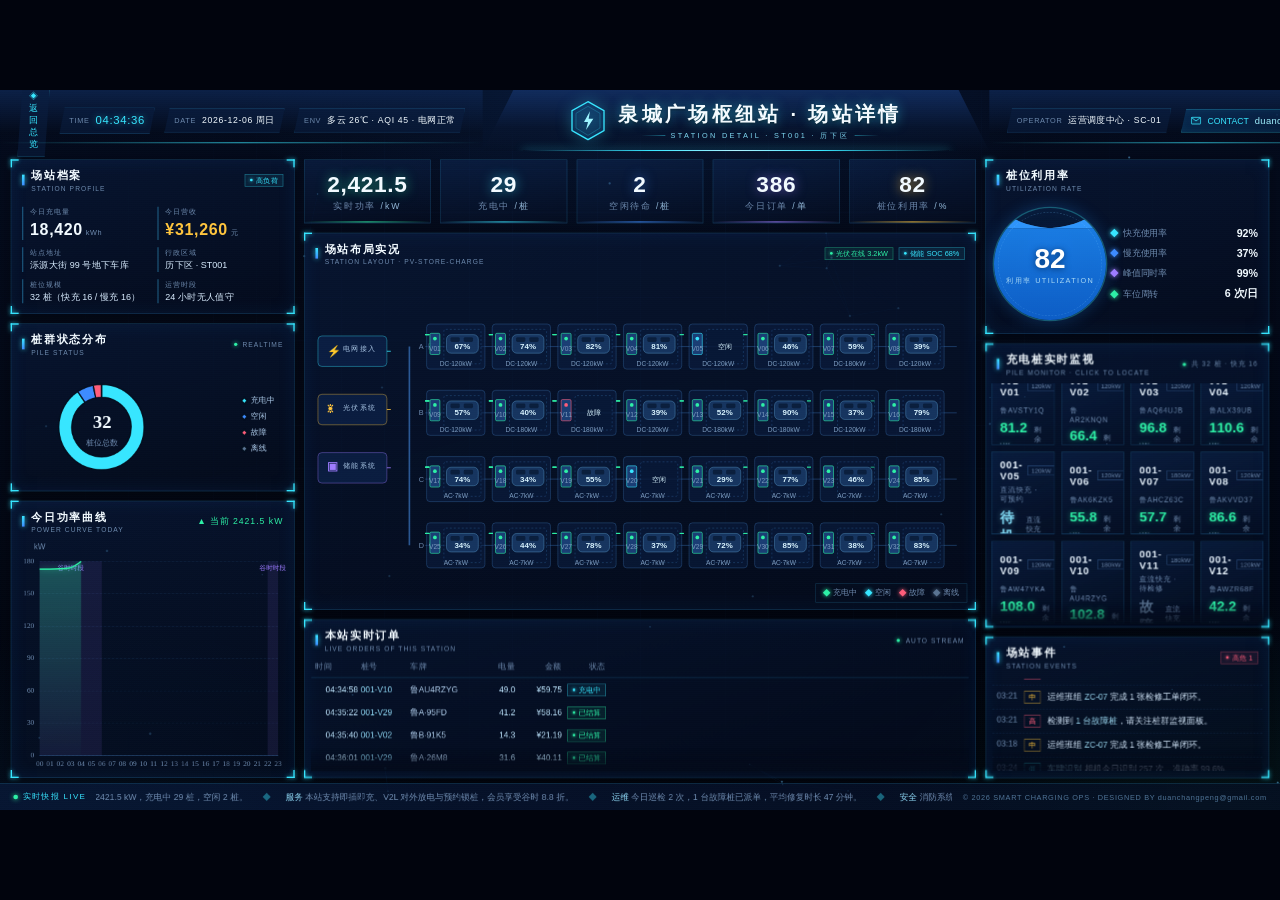
==== station.html @ 080a1fe6 "chore: 静态资源引用加版本参数避免 CDN 缓存" ====
<!DOCTYPE html>
<html lang="zh-CN">
<head>
  <meta charset="UTF-8">
  <meta name="viewport" content="width=device-width, initial-scale=1.0">
  <title>场站详情大屏 · 智慧充电运营监管平台</title>
  <meta name="author" content="duanchangpeng@gmail.com">
  <link rel="stylesheet" href="css/style.css?v=jn1">
</head>
<body>
  <div id="scale-screen">
    <canvas id="fx-canvas"></canvas>

    <header id="hud-header"></header>

    <main class="grid">
      <!-- ============ 左列 ============ -->
      <div class="col col-side">
        <section class="panel" style="height:232px">
          <div class="panel-hd">
            <span class="bar"></span>
            <div><div class="tt">场站档案</div><div class="en">STATION PROFILE</div></div>
            <div class="deco" id="st-badge-host"></div>
          </div>
          <div class="panel-bd">
            <div class="info-grid" id="info-grid"></div>
          </div>
        </section>

        <section class="panel" style="height:252px">
          <div class="panel-hd">
            <span class="bar"></span>
            <div><div class="tt">桩群状态分布</div><div class="en">PILE STATUS</div></div>
            <div class="deco"><span class="dot"></span><span class="lab">REALTIME</span></div>
          </div>
          <div class="panel-bd"><div class="chart" id="chart-st-donut"></div></div>
        </section>

        <section class="panel" style="flex:1">
          <div class="panel-hd">
            <span class="bar"></span>
            <div><div class="tt">今日功率曲线</div><div class="en">POWER CURVE TODAY</div></div>
            <div class="deco"><span class="lab" id="st-power-now" style="color:var(--green);font-size:13px"></span></div>
          </div>
          <div class="panel-bd"><div class="chart" id="chart-st-power"></div></div>
        </section>
      </div>

      <!-- ============ 中列 ============ -->
      <div class="col col-mid">
        <div class="stat-strip rise" style="height:96px" id="stat-strip"></div>

        <section class="panel" style="flex:1">
          <div class="panel-hd">
            <span class="bar"></span>
            <div><div class="tt">场站布局实况</div><div class="en">STATION LAYOUT · PV-STORE-CHARGE</div></div>
            <div class="deco">
              <span class="st-badge ok">光伏在线 3.2kW</span>
              <span class="st-badge run">储能 SOC 68%</span>
            </div>
          </div>
          <div class="panel-bd" style="padding:2px 6px">
            <div class="layout-stage" id="layout-stage"></div>
            <div class="layout-legend">
              <span><i style="color:var(--green);background:var(--green)"></i>充电中</span>
              <span><i style="color:var(--cyan);background:var(--cyan)"></i>空闲</span>
              <span><i style="color:var(--red);background:var(--red)"></i>故障</span>
              <span><i style="color:#5a7492;background:#5a7492"></i>离线</span>
            </div>
          </div>
        </section>

        <section class="panel" style="height:238px">
          <div class="panel-hd">
            <span class="bar"></span>
            <div><div class="tt">本站实时订单</div><div class="en">LIVE ORDERS OF THIS STATION</div></div>
            <div class="deco"><span class="dot"></span><span class="lab">AUTO STREAM</span></div>
          </div>
          <div class="panel-bd">
            <div class="ord-hd" style="grid-template-columns:64px 70px 96px 58px 66px 62px">
              <span>时间</span><span>桩号</span><span>车牌</span><span style="text-align:right">电量</span><span style="text-align:right">金额</span><span style="text-align:right">状态</span>
            </div>
            <div class="scroll-wrap" id="order-scroll">
              <div class="scroll-inner" id="order-body"></div>
            </div>
          </div>
        </section>
      </div>

      <!-- ============ 右列 ============ -->
      <div class="col col-side">
        <section class="panel" style="height:262px">
          <div class="panel-hd">
            <span class="bar"></span>
            <div><div class="tt">桩位利用率</div><div class="en">UTILIZATION RATE</div></div>
          </div>
          <div class="panel-bd">
            <div class="wb-wrap" id="wb-wrap"></div>
          </div>
        </section>

        <section class="panel" style="flex:1">
          <div class="panel-hd">
            <span class="bar"></span>
            <div><div class="tt">充电桩实时监视</div><div class="en">PILE MONITOR · CLICK TO LOCATE</div></div>
            <div class="deco"><span class="dot"></span><span class="lab" id="pile-count-lab"></span></div>
          </div>
          <div class="panel-bd" style="padding:2px 8px">
            <div class="scroll-wrap" id="pile-scroll">
              <div class="scroll-inner" id="pile-rows"></div>
            </div>
          </div>
        </section>

        <section class="panel" style="height:212px">
          <div class="panel-hd">
            <span class="bar"></span>
            <div><div class="tt">场站事件</div><div class="en">STATION EVENTS</div></div>
            <div class="deco"><span class="st-badge err" id="evt-high">高危 0</span></div>
          </div>
          <div class="panel-bd">
            <div class="scroll-wrap" id="alert-scroll">
              <div class="scroll-inner alert-list" id="alert-list"></div>
            </div>
          </div>
        </section>
      </div>
    </main>

    <footer id="hud-ticker"></footer>
  </div>

  <script src="js/lib/echarts.min.js"></script>
  <script src="js/data.js?v=jn1"></script>
  <script src="js/common.js?v=jn1"></script>
  <script src="js/station.js?v=jn1"></script>
</body>
</html>
---- css/style.css ----
/* ============================================================
   智慧充电运营监管平台 · 大屏设计系统
   Deep-space cyber HUD · 1920×1080 设计稿，scale 适配
   ============================================================ */

:root {
  --bg-0: #01040d;
  --bg-1: #030a1c;
  --bg-2: #061431;
  --panel-a: rgba(9, 26, 58, .66);
  --panel-b: rgba(4, 12, 30, .62);
  --line: rgba(64, 196, 255, .20);
  --line-strong: rgba(64, 196, 255, .45);
  --cyan: #37e6ff;
  --cyan-deep: #0aa9c9;
  --blue: #3d8bff;
  --green: #2df0a6;
  --amber: #ffc53d;
  --red: #ff5d7a;
  --violet: #9d7bff;
  --text: #d9ecff;
  --text-strong: #f2faff;
  --dim: #6d89ad;
  --num-font: 'Bahnschrift', 'Rajdhani', 'DIN Alternate', 'Segoe UI', sans-serif;
  --cn-font: 'PingFang SC', 'Microsoft YaHei', 'Noto Sans SC', sans-serif;
}

* { margin: 0; padding: 0; box-sizing: border-box; }

html, body {
  width: 100%; height: 100%;
  background: var(--bg-0);
  overflow: hidden;
  font-family: var(--cn-font);
  color: var(--text);
  -webkit-font-smoothing: antialiased;
}

/* ---------- 缩放容器：1920×1080 设计稿 ---------- */
#scale-screen {
  width: 1920px; height: 1080px;
  position: absolute; left: 50%; top: 50%;
  transform-origin: center center;
  background:
    radial-gradient(1100px 520px at 50% -8%, rgba(38, 131, 255, .16), transparent 62%),
    radial-gradient(900px 600px at 8% 108%, rgba(14, 92, 160, .14), transparent 60%),
    radial-gradient(900px 600px at 96% 104%, rgba(45, 240, 166, .07), transparent 60%),
    linear-gradient(180deg, var(--bg-1) 0%, var(--bg-0) 100%);
  display: flex; flex-direction: column;
  overflow: hidden;
}

/* 网格 + 扫描线氛围层 */
#scale-screen::before {
  content: ''; position: absolute; inset: 0; z-index: 0; pointer-events: none;
  background:
    repeating-linear-gradient(0deg, rgba(90, 160, 255, .028) 0 1px, transparent 1px 64px),
    repeating-linear-gradient(90deg, rgba(90, 160, 255, .028) 0 1px, transparent 1px 64px);
  mask-image: radial-gradient(1200px 800px at 50% 40%, #000 30%, transparent 100%);
}
#scale-screen::after {
  content: ''; position: absolute; inset: 0; z-index: 60; pointer-events: none;
  background: repeating-linear-gradient(0deg, rgba(180, 220, 255, .013) 0 1px, transparent 1px 3px);
}

#fx-canvas { position: absolute; inset: 0; z-index: 1; pointer-events: none; }

main.grid { position: relative; z-index: 2; flex: 1; display: flex; gap: 14px; padding: 12px 16px 8px; min-height: 0; }
.col { display: flex; flex-direction: column; gap: 14px; min-width: 0; min-height: 0; }
.col-side { width: 426px; }
.col-mid { flex: 1; }

/* ============================================================
   面板（HUD 卡片）
   ============================================================ */
.panel {
  position: relative;
  background: linear-gradient(165deg, var(--panel-a), var(--panel-b));
  border: 1px solid var(--line);
  box-shadow: inset 0 0 26px rgba(30, 110, 220, .10), 0 4px 22px rgba(0, 0, 0, .35);
  display: flex; flex-direction: column;
  min-height: 0;
  animation: panel-in .7s cubic-bezier(.2, .7, .3, 1) both;
  transition: border-color .25s;
}
.panel:hover { border-color: var(--line-strong); }
@keyframes panel-in {
  from { opacity: 0; transform: translateY(16px) scale(.985); filter: brightness(1.6); }
  to   { opacity: 1; transform: none; filter: none; }
}

/* 四角 HUD 括角（由 JS 注入 span.corner） */
.corner { position: absolute; width: 12px; height: 12px; pointer-events: none; z-index: 3; }
.corner::before, .corner::after { content: ''; position: absolute; background: var(--cyan); box-shadow: 0 0 6px rgba(55, 230, 255, .9); }
.corner::before { width: 12px; height: 2px; } .corner::after { width: 2px; height: 12px; }
.corner.tl { top: -1px; left: -1px; } .corner.tl::before { top: 0; left: 0; } .corner.tl::after { top: 0; left: 0; }
.corner.tr { top: -1px; right: -1px; } .corner.tr::before { top: 0; right: 0; } .corner.tr::after { top: 0; right: 0; }
.corner.bl { bottom: -1px; left: -1px; } .corner.bl::before { bottom: 0; left: 0; } .corner.bl::after { bottom: 0; left: 0; }
.corner.br { bottom: -1px; right: -1px; } .corner.br::before { bottom: 0; right: 0; } .corner.br::after { bottom: 0; right: 0; }

/* 面板标题 */
.panel-hd {
  display: flex; align-items: center; gap: 10px;
  padding: 12px 16px 10px;
  flex: none;
}
.panel-hd .bar {
  width: 4px; height: 16px;
  background: linear-gradient(180deg, var(--cyan), var(--blue));
  box-shadow: 0 0 8px rgba(55, 230, 255, .8);
}
.panel-hd .tt { font-size: 17px; font-weight: 700; letter-spacing: 2px; color: var(--text-strong); }
.panel-hd .en { font-size: 10px; letter-spacing: 1.6px; color: var(--dim); font-family: var(--num-font); margin-top: 2px; }
.panel-hd .deco { margin-left: auto; display: flex; align-items: center; gap: 8px; }
.panel-hd .deco .dot { width: 5px; height: 5px; background: var(--green); border-radius: 50%; box-shadow: 0 0 6px var(--green); animation: blink 2s infinite; }
.panel-hd .deco .lab { font-family: var(--num-font); font-size: 10px; letter-spacing: 1.5px; color: var(--dim); }
@keyframes blink { 0%, 100% { opacity: 1; } 50% { opacity: .25; } }

.panel-bd { flex: 1; min-height: 0; position: relative; padding: 4px 10px 10px; display: flex; flex-direction: column; }
.chart { flex: 1; min-height: 0; width: 100%; }

/* ============================================================
   顶部 Header
   ============================================================ */
header.hud {
  position: relative; z-index: 5; flex: none; height: 92px;
  display: flex; align-items: stretch;
}
header.hud .wing {
  flex: 1; position: relative;
  background: linear-gradient(180deg, rgba(12, 34, 74, .9), rgba(4, 11, 26, .35) 70%, transparent);
}
header.hud .wing::after {
  content: ''; position: absolute; left: 0; right: 0; bottom: 12px; height: 2px;
  background: linear-gradient(90deg, transparent, rgba(55, 230, 255, .55), transparent);
}
header.hud .wing-l .inner, header.hud .wing-r .inner { height: 100%; display: flex; align-items: center; gap: 14px; padding: 0 26px; }
header.hud .wing-r .inner { justify-content: flex-end; }

header.hud .core {
  width: 760px; flex: none; position: relative;
  background:
    linear-gradient(180deg, rgba(17, 44, 94, .95) 0%, rgba(7, 20, 46, .8) 62%, rgba(5, 13, 30, .2) 100%);
  clip-path: polygon(46px 0, calc(100% - 46px) 0, 100% 100%, 0 100%);
  display: flex; align-items: center; justify-content: center; gap: 18px;
}
header.hud .core::after {
  content: ''; position: absolute; left: 60px; right: 60px; bottom: 0; height: 2px;
  background: linear-gradient(90deg, transparent, var(--cyan) 30%, #aef3ff 50%, var(--cyan) 70%, transparent);
  box-shadow: 0 0 12px rgba(55, 230, 255, .8);
}
.logo-hex { width: 54px; height: 60px; flex: none; filter: drop-shadow(0 0 10px rgba(55, 230, 255, .55)); animation: logo-float 5s ease-in-out infinite; }
@keyframes logo-float { 0%, 100% { transform: translateY(0); } 50% { transform: translateY(-3px); } }

.hud-title { text-align: left; }
.hud-title h1 {
  font-size: 30px; letter-spacing: 5px; font-weight: 800; color: #f4fbff;
  text-shadow: 0 0 18px rgba(55, 230, 255, .55), 0 2px 4px rgba(0, 0, 0, .6);
  white-space: nowrap;
}
.hud-title .sub {
  margin-top: 4px; display: flex; align-items: center; gap: 8px; justify-content: center;
  font-family: var(--num-font); font-size: 11px; letter-spacing: 3.5px; color: #7fd8f2;
}
.hud-title .sub::before, .hud-title .sub::after { content: ''; width: 36px; height: 1px; background: linear-gradient(90deg, transparent, rgba(55, 230, 255, .6)); }
.hud-title .sub::after { transform: scaleX(-1); }

/* 头部信息胶囊 */
.chip {
  display: flex; align-items: center; gap: 9px;
  padding: 9px 14px;
  background: rgba(10, 30, 64, .55);
  border: 1px solid var(--line);
  clip-path: polygon(8px 0, 100% 0, calc(100% - 8px) 100%, 0 100%);
  font-size: 13px; color: var(--text);
  white-space: nowrap;
}
.chip .k { color: var(--dim); font-size: 11px; letter-spacing: 1px; }
.chip .v { font-family: var(--num-font); letter-spacing: 1px; color: var(--text-strong); }
.chip.time .v { font-size: 17px; color: var(--cyan); text-shadow: 0 0 10px rgba(55, 230, 255, .5); }
.chip .ico { width: 16px; height: 16px; flex: none; }

/* 联系方式胶囊（显眼） */
.chip.contact {
  border-color: rgba(55, 230, 255, .55);
  background: linear-gradient(90deg, rgba(10, 60, 110, .5), rgba(8, 24, 56, .7));
  box-shadow: 0 0 16px rgba(30, 140, 255, .25), inset 0 0 12px rgba(55, 230, 255, .08);
  animation: contact-glow 3s ease-in-out infinite;
}
@keyframes contact-glow {
  0%, 100% { box-shadow: 0 0 14px rgba(30, 140, 255, .22), inset 0 0 12px rgba(55, 230, 255, .08); }
  50% { box-shadow: 0 0 26px rgba(55, 230, 255, .4), inset 0 0 16px rgba(55, 230, 255, .14); }
}
.chip.contact .v { color: #9ff1ff; font-family: var(--num-font); font-size: 14px; letter-spacing: .5px; }
.chip.contact .lab { color: var(--cyan); }

.btn-back {
  display: inline-flex; align-items: center; gap: 8px; cursor: pointer;
  padding: 9px 16px; font-size: 13px; letter-spacing: 2px; color: var(--cyan);
  background: rgba(10, 30, 64, .55); border: 1px solid rgba(55, 230, 255, .4);
  clip-path: polygon(8px 0, 100% 0, calc(100% - 8px) 100%, 0 100%);
  transition: all .2s; user-select: none;
}
.btn-back:hover { background: rgba(25, 80, 150, .55); color: #fff; box-shadow: 0 0 14px rgba(55, 230, 255, .35); }

/* ============================================================
   底部滚动条
   ============================================================ */
footer.ticker {
  position: relative; z-index: 5; flex: none; height: 40px;
  display: flex; align-items: center; gap: 16px; padding: 0 20px;
  background: linear-gradient(90deg, rgba(8, 24, 54, .85), rgba(6, 16, 38, .65));
  border-top: 1px solid var(--line);
  overflow: hidden;
}
footer.ticker .tag {
  flex: none; display: flex; align-items: center; gap: 7px;
  font-size: 12px; letter-spacing: 2px; color: var(--cyan);
}
footer.ticker .tag i { width: 7px; height: 7px; background: var(--green); border-radius: 50%; box-shadow: 0 0 8px var(--green); animation: blink 1.6s infinite; }
.ticker-view { flex: 1; overflow: hidden; position: relative; height: 100%; }
.ticker-track { position: absolute; white-space: nowrap; line-height: 40px; font-size: 13px; color: var(--dim); will-change: transform; }
.ticker-track b { color: #8fd8f5; font-weight: 500; }
.ticker-track .sep { margin: 0 22px; color: rgba(55, 230, 255, .4); }
footer.ticker .copy { flex: none; font-size: 11px; letter-spacing: 1px; color: #4f7396; text-decoration: none; font-family: var(--num-font); }
footer.ticker .copy a { color: #4f7396; text-decoration: none; }
footer.ticker .copy a:hover { color: var(--cyan); }

/* ============================================================
   KPI 数字翻牌
   ============================================================ */
.kpi-grid { display: grid; grid-template-columns: 1fr 1fr; gap: 10px; height: 100%; }
.kpi {
  position: relative; padding: 12px 14px 10px;
  background: linear-gradient(150deg, rgba(16, 46, 96, .4), rgba(8, 20, 46, .3));
  border: 1px solid rgba(64, 196, 255, .14);
  display: flex; flex-direction: column; justify-content: space-between;
  overflow: hidden; transition: border-color .25s, transform .25s;
}
.kpi:hover { border-color: var(--line-strong); transform: translateY(-2px); }
.kpi::before {
  content: ''; position: absolute; left: 0; top: 0; bottom: 0; width: 3px;
  background: linear-gradient(180deg, var(--accent, var(--cyan)), transparent);
  box-shadow: 0 0 8px var(--accent, var(--cyan));
}
.kpi .lab { font-size: 12.5px; color: var(--dim); letter-spacing: 1px; display: flex; align-items: center; gap: 6px; }
.kpi .lab .en { font-family: var(--num-font); font-size: 9px; opacity: .7; letter-spacing: 1px; }
.kpi .val { font-family: var(--num-font); font-size: 30px; font-weight: 700; line-height: 1.05; color: var(--text-strong); text-shadow: 0 0 14px color-mix(in srgb, var(--accent, var(--cyan)) 55%, transparent); letter-spacing: 1px; }
.kpi .unit { font-size: 12px; color: var(--dim); margin-left: 4px; font-weight: 400; }
.kpi .foot { display: flex; align-items: center; gap: 6px; font-size: 11px; }
.kpi .trend { font-family: var(--num-font); font-weight: 600; }
.kpi .trend.up { color: var(--green); } .kpi .trend.down { color: var(--red); }
.kpi .trend::before { content: ''; display: inline-block; margin-right: 3px; border: 4px solid transparent; }
.kpi .trend.up::before { border-bottom-color: var(--green); transform: translateY(-2px); }
.kpi .trend.down::before { border-top-color: var(--red); transform: translateY(2px); }
.kpi .cmp { color: var(--dim); }

/* 中央顶部大数字条 */
.stat-strip { display: flex; gap: 14px; height: 100%; }
.stat {
  flex: 1; position: relative; display: flex; flex-direction: column; justify-content: center; align-items: center; gap: 4px;
  background: linear-gradient(170deg, rgba(14, 40, 86, .5), rgba(6, 15, 36, .35));
  border: 1px solid var(--line);
  overflow: hidden;
}
.stat::after {
  content: ''; position: absolute; inset: auto 0 0 0; height: 2px;
  background: linear-gradient(90deg, transparent, var(--accent, var(--cyan)), transparent);
  opacity: .8;
}
.stat .v { font-family: var(--num-font); font-size: 34px; font-weight: 700; color: var(--text-strong); text-shadow: 0 0 18px color-mix(in srgb, var(--accent, var(--cyan)) 60%, transparent); letter-spacing: 1px; }
.stat .l { font-size: 13px; color: var(--dim); letter-spacing: 3px; }
.stat .l b { color: #93b8d8; font-weight: 500; }
.stat .spark { position: absolute; right: 8px; top: 6px; opacity: .8; }

/* ============================================================
   水球（利用率）
   ============================================================ */
.wb-wrap { display: flex; align-items: center; height: 100%; gap: 6px; }
.wb-box {
  position: relative; width: 172px; height: 172px; border-radius: 50%;
  background: radial-gradient(circle at 50% 40%, rgba(20, 60, 120, .35), rgba(4, 12, 30, .9) 75%);
  border: 2px solid rgba(55, 230, 255, .35);
  box-shadow: 0 0 24px rgba(30, 140, 255, .25), inset 0 0 30px rgba(20, 90, 180, .25);
  overflow: hidden; flex: none;
}
.wb-box::before {
  content: ''; position: absolute; inset: 6px; border-radius: 50%; z-index: 4; pointer-events: none;
  border: 1px dashed rgba(120, 200, 255, .28);
  animation: wb-spin 22s linear infinite;
}
@keyframes wb-spin { to { transform: rotate(360deg); } }
.wb-water { position: absolute; left: 0; top: 0; width: 100%; height: 100%; z-index: 2; background: linear-gradient(180deg, rgba(28, 140, 255, .85), rgba(10, 90, 200, .95)); transition: transform 1s cubic-bezier(.3, .7, .3, 1); }
.wb-wave { position: absolute; width: 200%; height: 22px; bottom: 100%; }
.wb-wave.front { left: 0; fill: rgba(46, 150, 255, .95); animation: wave-f 2.4s linear infinite; }
.wb-wave.back { right: 0; fill: rgba(110, 200, 255, .5); animation: wave-b 3.4s linear infinite; }
@keyframes wave-f { from { transform: translateX(0); } to { transform: translateX(-50%); } }
@keyframes wave-b { from { transform: translateX(0); } to { transform: translateX(50%); } }
.wb-pct { position: absolute; inset: 0; z-index: 5; display: flex; flex-direction: column; align-items: center; justify-content: center; }
.wb-pct .n { font-family: var(--num-font); font-size: 42px; font-weight: 700; color: #fff; text-shadow: 0 2px 10px rgba(0, 40, 90, .8); }
.wb-pct .t { font-size: 11px; letter-spacing: 2px; color: #a8d8f5; margin-top: 2px; }
.wb-legend { flex: 1; display: flex; flex-direction: column; justify-content: center; gap: 12px; padding-right: 6px; }
.wb-legend .it { display: flex; align-items: center; gap: 9px; font-size: 13px; }
.wb-legend .it i { width: 9px; height: 9px; flex: none; transform: rotate(45deg); box-shadow: 0 0 8px currentColor; }
.wb-legend .it .nm { color: var(--dim); flex: 1; }
.wb-legend .it .pv { font-family: var(--num-font); font-size: 16px; font-weight: 600; color: var(--text-strong); }

/* ============================================================
   排行榜
   ============================================================ */
.rank-list { display: flex; flex-direction: column; gap: 9px; height: 100%; justify-content: space-between; padding: 2px 4px; }
.rank-it { display: flex; align-items: center; gap: 10px; cursor: pointer; padding: 3px 4px; transition: background .2s; }
.rank-it:hover { background: rgba(40, 110, 200, .12); }
.rank-no {
  width: 22px; height: 22px; flex: none; display: flex; align-items: center; justify-content: center;
  font-family: var(--num-font); font-size: 13px; font-weight: 700; color: #cfe9ff;
  background: rgba(50, 120, 200, .25); border: 1px solid rgba(90, 170, 255, .3);
  clip-path: polygon(50% 0, 100% 25%, 100% 75%, 50% 100%, 0 75%, 0 25%);
}
.rank-it:nth-child(1) .rank-no { background: linear-gradient(180deg, #ffd86b, #ff9d2e); color: #402a00; border: none; box-shadow: 0 0 10px rgba(255, 190, 60, .6); }
.rank-it:nth-child(2) .rank-no { background: linear-gradient(180deg, #e8f4ff, #9fc4e8); color: #173a5e; border: none; }
.rank-it:nth-child(3) .rank-no { background: linear-gradient(180deg, #ffc09a, #e88a4e); color: #4a2400; border: none; }
.rank-it .nm { width: 150px; font-size: 13px; color: var(--text); white-space: nowrap; overflow: hidden; text-overflow: ellipsis; }
.rank-it .bar-bg { flex: 1; height: 7px; background: rgba(60, 120, 200, .14); position: relative; overflow: hidden; }
.rank-it .bar-fi {
  position: absolute; inset: 0 auto 0 0; width: 0;
  background: linear-gradient(90deg, rgba(30, 120, 220, .5), var(--cyan));
  box-shadow: 0 0 8px rgba(55, 230, 255, .5);
  transition: width 1.2s cubic-bezier(.25, .8, .3, 1);
}
.rank-it:nth-child(1) .bar-fi { background: linear-gradient(90deg, rgba(255, 160, 40, .4), #ffd86b); box-shadow: 0 0 8px rgba(255, 200, 80, .6); }
.rank-it .pv { width: 74px; text-align: right; font-family: var(--num-font); font-size: 14px; font-weight: 600; color: var(--text-strong); }

/* ============================================================
   滚动列表（订单流水 / 告警）
   ============================================================ */
.ord-hd, .ord-row {
  display: grid;
  grid-template-columns: 64px 1fr 56px 58px 66px 62px;
  gap: 4px; align-items: center;
  padding: 0 6px;
}
.ord-hd {
  font-size: 12px; letter-spacing: 1px; color: var(--dim);
  padding-bottom: 7px; margin-bottom: 4px;
  border-bottom: 1px solid var(--line);
  flex: none;
}
.ord-row { font-size: 12.5px; height: 34px; color: var(--text); }
.ord-row .num { font-family: var(--num-font); color: #bfe6ff; text-align: right; }
.ord-row .st { white-space: nowrap; overflow: hidden; text-overflow: ellipsis; color: #a9c6e4; }
.ord-row .pl { font-family: var(--num-font); color: #8fd8f5; }
.ord-row.new-row { animation: row-flash 1.2s ease-out; }
@keyframes row-flash { from { background: rgba(55, 230, 255, .22); } to { background: transparent; } }

.scroll-wrap { position: relative; height: 100%; overflow: hidden; }
.scroll-inner { position: absolute; left: 0; right: 0; top: 0; will-change: transform; }
.scroll-wrap::after {
  content: ''; position: absolute; left: 0; right: 0; bottom: 0; height: 34px; z-index: 2; pointer-events: none;
  background: linear-gradient(180deg, transparent, rgba(4, 11, 26, .9));
}

.st-badge { display: inline-flex; align-items: center; gap: 5px; font-size: 11px; padding: 1px 7px; border: 1px solid; }
.st-badge::before { content: ''; width: 4px; height: 4px; border-radius: 50%; background: currentColor; box-shadow: 0 0 5px currentColor; }
.st-badge.ok { color: var(--green); border-color: rgba(45, 240, 166, .4); background: rgba(45, 240, 166, .08); }
.st-badge.run { color: var(--cyan); border-color: rgba(55, 230, 255, .4); background: rgba(55, 230, 255, .08); }
.st-badge.warn { color: var(--amber); border-color: rgba(255, 197, 61, .4); background: rgba(255, 197, 61, .08); }
.st-badge.err { color: var(--red); border-color: rgba(255, 93, 122, .4); background: rgba(255, 93, 122, .08); animation: blink 1.4s infinite; }

.alert-list { display: flex; flex-direction: column; }
.alert-it { display: flex; gap: 10px; padding: 8px 6px; border-bottom: 1px dashed rgba(70, 130, 210, .12); font-size: 12.5px; align-items: flex-start; }
.alert-it .tm { font-family: var(--num-font); color: var(--dim); flex: none; }
.alert-it .lv { flex: none; font-size: 11px; padding: 1px 6px; border: 1px solid; }
.alert-it .lv.h { color: var(--red); border-color: rgba(255, 93, 122, .5); animation: blink 1.4s infinite; }
.alert-it .lv.m { color: var(--amber); border-color: rgba(255, 197, 61, .5); }
.alert-it .lv.l { color: var(--cyan); border-color: rgba(55, 230, 255, .5); }
.alert-it .tx { color: var(--text); line-height: 1.5; }
.alert-it .tx b { color: #9fdcf5; font-weight: 500; }

/* ============================================================
   地图面板
   ============================================================ */
.map-panel { flex: 1; }
.map-hd-tools { display: flex; gap: 7px; margin-left: auto; }
.dist-chip {
  font-size: 11.5px; letter-spacing: 1px; padding: 3px 10px; cursor: pointer; user-select: none;
  color: #9db8d8; border: 1px solid rgba(80, 160, 240, .28); background: rgba(12, 34, 70, .4);
  clip-path: polygon(6px 0, 100% 0, calc(100% - 6px) 100%, 0 100%);
  transition: all .2s; white-space: nowrap;
}
.dist-chip:hover { color: #fff; border-color: rgba(55, 230, 255, .6); }
.dist-chip.on {
  color: #04121f; font-weight: 700;
  background: linear-gradient(90deg, var(--cyan), #6ff0ff);
  border-color: transparent; box-shadow: 0 0 12px rgba(55, 230, 255, .55); text-shadow: none;
}
.map-legend {
  position: absolute; left: 14px; bottom: 12px; z-index: 4; display: flex; flex-direction: column; gap: 7px;
  padding: 10px 14px; background: rgba(5, 14, 32, .72); border: 1px solid var(--line); backdrop-filter: blur(3px);
  font-size: 12px; color: var(--dim);
}
.map-legend .it { display: flex; align-items: center; gap: 8px; }
.map-legend i { width: 9px; height: 9px; transform: rotate(45deg); box-shadow: 0 0 7px currentColor; }
.map-net-tag {
  position: absolute; right: 14px; top: 10px; z-index: 4; pointer-events: none;
  font-family: var(--num-font); font-size: 10px; letter-spacing: 2px; color: rgba(127, 216, 242, .75);
  display: flex; align-items: center; gap: 8px;
}
.map-net-tag i { width: 6px; height: 6px; border-radius: 50%; background: var(--green); box-shadow: 0 0 8px var(--green); animation: blink 1.8s infinite; }

/* 站点弹窗 */
.st-pop {
  position: absolute; z-index: 6; left: 14px; top: 12px; width: 252px;
  background: linear-gradient(165deg, rgba(10, 32, 70, .92), rgba(5, 14, 34, .94));
  border: 1px solid rgba(55, 230, 255, .45);
  box-shadow: 0 8px 32px rgba(0, 0, 0, .5), 0 0 20px rgba(30, 140, 255, .18);
  padding: 14px 16px 12px;
  transform: translateX(-14px); opacity: 0; pointer-events: none;
  transition: all .3s cubic-bezier(.2, .8, .3, 1);
}
.st-pop.show { transform: none; opacity: 1; pointer-events: auto; }
.st-pop .close { position: absolute; right: 10px; top: 8px; cursor: pointer; color: var(--dim); font-size: 15px; line-height: 1; padding: 4px; }
.st-pop .close:hover { color: var(--red); }
.st-pop h4 { font-size: 15.5px; color: #f0faff; letter-spacing: 1px; padding-right: 16px; }
.st-pop .addr { font-size: 11px; color: var(--dim); margin: 3px 0 9px; }
.st-pop .rows { display: grid; grid-template-columns: 1fr 1fr; gap: 7px 12px; margin-bottom: 11px; }
.st-pop .rows .c { display: flex; flex-direction: column; gap: 1px; }
.st-pop .rows .k { font-size: 10.5px; color: var(--dim); }
.st-pop .rows .v { font-family: var(--num-font); font-size: 16px; font-weight: 600; color: var(--text-strong); }
.st-pop .rows .v small { font-size: 10px; color: var(--dim); font-weight: 400; }
.st-pop .go {
  display: block; text-align: center; padding: 8px 0; cursor: pointer; user-select: none;
  color: #04121f; font-weight: 700; font-size: 13px; letter-spacing: 2px;
  background: linear-gradient(90deg, var(--cyan), #71eaff); clip-path: polygon(10px 0, 100% 0, calc(100% - 10px) 100%, 0 100%);
  transition: filter .2s;
}
.st-pop .go:hover { filter: brightness(1.2) drop-shadow(0 0 8px rgba(55, 230, 255, .7)); }

/* ============================================================
   场站布局图（详情页中央）
   ============================================================ */
.layout-stage { width: 100%; height: 100%; position: relative; }
.layout-stage svg { width: 100%; height: 100%; display: block; }
.bay { cursor: pointer; }
.bay .bay-hit { fill: transparent; }
.bay:hover .bay-frame, .bay.sel .bay-frame { stroke: #7df0ff; stroke-width: 2; filter: drop-shadow(0 0 6px rgba(55, 230, 255, .8)); }
.bay .soc-txt { font-family: var(--num-font); font-size: 11px; fill: #cfeeff; text-anchor: middle; }
.pile-lamp { animation: lamp-pulse 1.6s ease-in-out infinite; }
@keyframes lamp-pulse { 0%, 100% { opacity: 1; } 50% { opacity: .35; } }
.car-body { transition: opacity .5s; }
.energy-line { stroke-dasharray: 6 90; animation: energy-flow 2.4s linear infinite; }
@keyframes energy-flow { to { stroke-dashoffset: -96; } }

.layout-legend { position: absolute; right: 12px; bottom: 10px; display: flex; gap: 14px; font-size: 11.5px; color: var(--dim); background: rgba(5, 14, 32, .6); padding: 6px 12px; border: 1px solid var(--line); }
.layout-legend i { display: inline-block; width: 8px; height: 8px; margin-right: 5px; transform: rotate(45deg); box-shadow: 0 0 6px currentColor; }

/* ============================================================
   桩卡片网格（详情页）
   ============================================================ */
.pile-grid { display: grid; grid-template-columns: repeat(4, 1fr); grid-auto-rows: minmax(108px, 1fr); gap: 10px; height: 100%; }
.pile {
  position: relative; padding: 10px 12px 9px;
  background: linear-gradient(160deg, rgba(14, 40, 84, .5), rgba(7, 18, 40, .4));
  border: 1px solid rgba(64, 196, 255, .16);
  display: flex; flex-direction: column; gap: 6px; cursor: pointer;
  transition: all .25s; overflow: hidden;
}
.pile:hover, .pile.sel { border-color: rgba(55, 230, 255, .65); box-shadow: 0 0 16px rgba(30, 140, 255, .25); transform: translateY(-2px); }
.pile .row1 { display: flex; align-items: center; gap: 7px; }
.pile .pid { font-family: var(--num-font); font-weight: 700; font-size: 15px; color: #eaf6ff; letter-spacing: 1px; }
.pile .pt { font-size: 9.5px; padding: 1px 5px; color: var(--dim); border: 1px solid rgba(100, 160, 230, .3); }
.pile .st { margin-left: auto; }
.pile .plate { font-size: 10.5px; color: var(--dim); font-family: var(--num-font); letter-spacing: 1px; }
.pile .metrics { display: flex; align-items: baseline; gap: 10px; }
.pile .kw { font-family: var(--num-font); font-size: 21px; font-weight: 700; color: var(--green); text-shadow: 0 0 10px rgba(45, 240, 166, .45); }
.pile .kw.idle { color: #7fd8f2; text-shadow: 0 0 10px rgba(127, 216, 242, .4); }
.pile .kw.off { color: #5a7492; text-shadow: none; }
.pile .kw small { font-size: 10px; color: var(--dim); font-weight: 400; }
.pile .eta { margin-left: auto; font-size: 10.5px; color: var(--dim); }
.pile .eta b { color: #ffd88a; font-family: var(--num-font); font-weight: 600; }
.soc-bar { height: 6px; background: rgba(60, 120, 200, .15); position: relative; overflow: hidden; }
.soc-fi { position: absolute; inset: 0 auto 0 0; background: linear-gradient(90deg, #1e9bff, var(--green)); box-shadow: 0 0 8px rgba(45, 240, 166, .5); transition: width .8s ease; }
.soc-fi::after {
  content: ''; position: absolute; right: 0; top: 0; bottom: 0; width: 14px;
  background: linear-gradient(90deg, transparent, rgba(255, 255, 255, .5));
  animation: soc-shine 1.8s linear infinite;
}
@keyframes soc-shine { from { opacity: .9; } to { opacity: .2; } }

/* ============================================================
   开机动画
   ============================================================ */
#boot {
  position: fixed; inset: 0; z-index: 999;
  background: radial-gradient(900px 500px at 50% 40%, #071a38, #01040d 75%);
  display: flex; flex-direction: column; align-items: center; justify-content: center; gap: 22px;
  transition: opacity .5s, visibility .5s;
}
#boot.done { opacity: 0; visibility: hidden; pointer-events: none; }
#boot .hex { width: 84px; height: 92px; filter: drop-shadow(0 0 18px rgba(55, 230, 255, .7)); animation: boot-spin-in 1s cubic-bezier(.2, .8, .3, 1.1) both; }
@keyframes boot-spin-in { from { transform: rotate(-180deg) scale(.2); opacity: 0; } to { transform: none; opacity: 1; } }
#boot h2 { font-size: 22px; letter-spacing: 8px; color: #dff4ff; text-shadow: 0 0 16px rgba(55, 230, 255, .6); font-weight: 600; }
#boot .bar-w { width: 340px; height: 3px; background: rgba(70, 140, 220, .2); overflow: hidden; }
#boot .bar-i { height: 100%; width: 0%; background: linear-gradient(90deg, #1e9bff, var(--cyan)); box-shadow: 0 0 12px var(--cyan); }
#boot .step { font-family: var(--num-font); font-size: 11px; letter-spacing: 2px; color: #6fa9cf; height: 14px; }
#boot .mail { margin-top: 6px; font-family: var(--num-font); font-size: 12px; letter-spacing: 1px; color: #4f7fa8; }

/* ============================================================
   详情页补充：场站档案
   ============================================================ */
.info-grid { display: grid; grid-template-columns: 1fr 1fr; gap: 11px 14px; padding: 8px 6px 2px; }
.info-it { display: flex; flex-direction: column; gap: 3px; border-left: 2px solid rgba(64, 196, 255, .35); padding-left: 10px; }
.info-it .k { font-size: 11px; color: var(--dim); letter-spacing: 1px; }
.info-it .v { font-size: 13.5px; color: var(--text); line-height: 1.35; }
.info-it .v.big { font-family: var(--num-font); font-size: 24px; color: #f2faff; font-weight: 700; letter-spacing: 1px; }
.info-it .v.big small { font-size: 11px; color: var(--dim); font-weight: 400; }

/* 详情页：桩监视行 */
.pile-row { display: grid; grid-template-columns: repeat(4, 1fr); gap: 10px; height: 124px; margin-bottom: 10px; }
.pile-row .pile { height: 100%; }

.st-badge.dim { color: #8fb8dd; border-color: rgba(140, 180, 220, .4); background: rgba(140, 180, 220, .08); }

/* 详情页：SVG 布局图文字 */
.layout-stage text { font-family: 'Bahnschrift', 'PingFang SC', sans-serif; }
.layout-stage .id-txt { font-size: 10px; fill: #7d9cbf; }
.layout-stage .zone-txt { font-size: 11px; fill: #6d89ad; letter-spacing: 2px; }
.layout-stage .soc-txt { font-size: 12px; fill: #d9f4ff; font-weight: 700; }
.layout-stage .src-txt { font-size: 11px; fill: #a9c6e4; letter-spacing: 2px; }

/* ============================================================
   通用动效工具
   ============================================================ */
.rise { animation: rise .8s cubic-bezier(.2, .7, .3, 1) both; }
@keyframes rise { from { opacity: 0; transform: translateY(18px); } to { opacity: 1; transform: none; } }

::-webkit-scrollbar { width: 4px; height: 4px; }
::-webkit-scrollbar-thumb { background: rgba(70, 150, 230, .35); }
::selection { background: rgba(55, 230, 255, .3); }
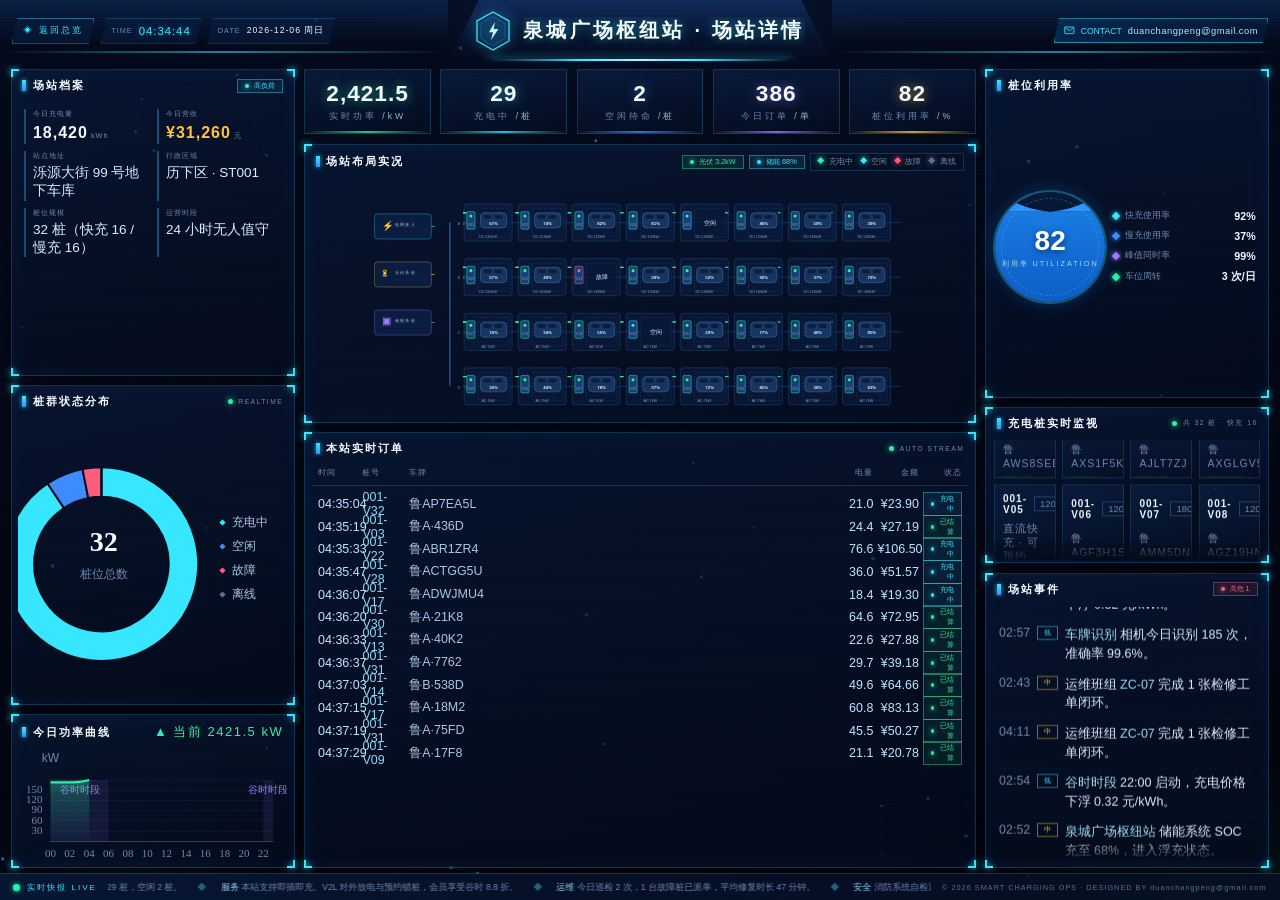
==== commit adb8a1fc: "feat: 响应式流式布局（rem+vw 根字号、撑满任意视口无留白）；修复头部胶囊溢出、订单列宽、图例浮层遮挡；断点精简头部信息" ====
--- a/station.html
+++ b/station.html
@@ -5,7 +5,7 @@
   <meta name="viewport" content="width=device-width, initial-scale=1.0">
   <title>场站详情大屏 · 智慧充电运营监管平台</title>
   <meta name="author" content="duanchangpeng@gmail.com">
-  <link rel="stylesheet" href="css/style.css?v=jn1">
+  <link rel="stylesheet" href="css/style.css?v=jn2">
 </head>
 <body>
   <div id="scale-screen">
@@ -16,7 +16,7 @@
     <main class="grid">
       <!-- ============ 左列 ============ -->
       <div class="col col-side">
-        <section class="panel" style="height:232px">
+        <section class="panel" style="flex:14.5rem">
           <div class="panel-hd">
             <span class="bar"></span>
             <div><div class="tt">场站档案</div><div class="en">STATION PROFILE</div></div>
@@ -27,7 +27,7 @@
           </div>
         </section>
 
-        <section class="panel" style="height:252px">
+        <section class="panel" style="flex:15.75rem">
           <div class="panel-hd">
             <span class="bar"></span>
             <div><div class="tt">桩群状态分布</div><div class="en">PILE STATUS</div></div>
@@ -48,36 +48,36 @@
 
       <!-- ============ 中列 ============ -->
       <div class="col col-mid">
-        <div class="stat-strip rise" style="height:96px" id="stat-strip"></div>
+        <div class="stat-strip rise" style="height:clamp(5rem,9vh,6.1rem)" id="stat-strip"></div>
 
         <section class="panel" style="flex:1">
           <div class="panel-hd">
             <span class="bar"></span>
             <div><div class="tt">场站布局实况</div><div class="en">STATION LAYOUT · PV-STORE-CHARGE</div></div>
-            <div class="deco">
-              <span class="st-badge ok">光伏在线 3.2kW</span>
-              <span class="st-badge run">储能 SOC 68%</span>
+            <div class="deco" style="flex-wrap:wrap;justify-content:flex-end;max-width:72%">
+              <span class="st-badge ok">光伏 3.2kW</span>
+              <span class="st-badge run">储能 68%</span>
+              <span class="layout-legend">
+                <span><i style="color:var(--green);background:var(--green)"></i>充电中</span>
+                <span><i style="color:var(--cyan);background:var(--cyan)"></i>空闲</span>
+                <span><i style="color:var(--red);background:var(--red)"></i>故障</span>
+                <span><i style="color:#5a7492;background:#5a7492"></i>离线</span>
+              </span>
             </div>
           </div>
           <div class="panel-bd" style="padding:2px 6px">
             <div class="layout-stage" id="layout-stage"></div>
-            <div class="layout-legend">
-              <span><i style="color:var(--green);background:var(--green)"></i>充电中</span>
-              <span><i style="color:var(--cyan);background:var(--cyan)"></i>空闲</span>
-              <span><i style="color:var(--red);background:var(--red)"></i>故障</span>
-              <span><i style="color:#5a7492;background:#5a7492"></i>离线</span>
-            </div>
           </div>
         </section>
 
-        <section class="panel" style="height:238px">
+        <section class="panel" style="flex:14.875rem">
           <div class="panel-hd">
             <span class="bar"></span>
             <div><div class="tt">本站实时订单</div><div class="en">LIVE ORDERS OF THIS STATION</div></div>
             <div class="deco"><span class="dot"></span><span class="lab">AUTO STREAM</span></div>
           </div>
           <div class="panel-bd">
-            <div class="ord-hd" style="grid-template-columns:64px 70px 96px 58px 66px 62px">
+            <div class="ord-hd st">
               <span>时间</span><span>桩号</span><span>车牌</span><span style="text-align:right">电量</span><span style="text-align:right">金额</span><span style="text-align:right">状态</span>
             </div>
             <div class="scroll-wrap" id="order-scroll">
@@ -89,7 +89,7 @@
 
       <!-- ============ 右列 ============ -->
       <div class="col col-side">
-        <section class="panel" style="height:262px">
+        <section class="panel" style="flex:16.375rem">
           <div class="panel-hd">
             <span class="bar"></span>
             <div><div class="tt">桩位利用率</div><div class="en">UTILIZATION RATE</div></div>
@@ -112,7 +112,7 @@
           </div>
         </section>
 
-        <section class="panel" style="height:212px">
+        <section class="panel" style="flex:13.25rem">
           <div class="panel-hd">
             <span class="bar"></span>
             <div><div class="tt">场站事件</div><div class="en">STATION EVENTS</div></div>
@@ -131,8 +131,8 @@
   </div>
 
   <script src="js/lib/echarts.min.js"></script>
-  <script src="js/data.js?v=jn1"></script>
-  <script src="js/common.js?v=jn1"></script>
-  <script src="js/station.js?v=jn1"></script>
+  <script src="js/data.js?v=jn2"></script>
+  <script src="js/common.js?v=jn2"></script>
+  <script src="js/station.js?v=jn2"></script>
 </body>
 </html>
--- a/css/style.css
+++ b/css/style.css
@@ -27,24 +27,29 @@
 
 * { margin: 0; padding: 0; box-sizing: border-box; }
 
+/* 响应式根字号：跟随视口宽，参考 1920px→16px，极窄/极宽时钳制 */
+html { font-size: clamp(9.5px, 0.833vw, 17px); }
+
 html, body {
   width: 100%; height: 100%;
   background: var(--bg-0);
-  overflow: hidden;
+  overflow: auto;
   font-family: var(--cn-font);
   color: var(--text);
   -webkit-font-smoothing: antialiased;
 }
 
-/* ---------- 缩放容器：1920×1080 设计稿 ---------- */
+/* ---------- 流式容器：撑满任意比例视口，无留白 ---------- */
 #scale-screen {
-  width: 1920px; height: 1080px;
-  position: absolute; left: 50%; top: 50%;
-  transform-origin: center center;
+  width: 100%;
+  min-width: 75rem;      /* 1200px 以下允许滚动而非挤压 */
+  height: 100vh;
+  min-height: 42rem;     /* 过矮屏幕纵向滚动兜底 */
+  position: relative;
   background:
-    radial-gradient(1100px 520px at 50% -8%, rgba(38, 131, 255, .16), transparent 62%),
-    radial-gradient(900px 600px at 8% 108%, rgba(14, 92, 160, .14), transparent 60%),
-    radial-gradient(900px 600px at 96% 104%, rgba(45, 240, 166, .07), transparent 60%),
+    radial-gradient(42vw 20vw at 50% -8%, rgba(38, 131, 255, .16), transparent 62%),
+    radial-gradient(35vw 23vw at 8% 108%, rgba(14, 92, 160, .14), transparent 60%),
+    radial-gradient(35vw 23vw at 96% 104%, rgba(45, 240, 166, .07), transparent 60%),
     linear-gradient(180deg, var(--bg-1) 0%, var(--bg-0) 100%);
   display: flex; flex-direction: column;
   overflow: hidden;
@@ -54,21 +59,23 @@
 #scale-screen::before {
   content: ''; position: absolute; inset: 0; z-index: 0; pointer-events: none;
   background:
-    repeating-linear-gradient(0deg, rgba(90, 160, 255, .028) 0 1px, transparent 1px 64px),
-    repeating-linear-gradient(90deg, rgba(90, 160, 255, .028) 0 1px, transparent 1px 64px);
-  mask-image: radial-gradient(1200px 800px at 50% 40%, #000 30%, transparent 100%);
+    repeating-linear-gradient(0deg, rgba(90, 160, 255, .028) 0 1px, transparent 1px 4rem),
+    repeating-linear-gradient(90deg, rgba(90, 160, 255, .028) 0 1px, transparent 1px 4rem);
+  mask-image: radial-gradient(75% 60% at 50% 40%, #000 30%, transparent 100%);
 }
 #scale-screen::after {
   content: ''; position: absolute; inset: 0; z-index: 60; pointer-events: none;
   background: repeating-linear-gradient(0deg, rgba(180, 220, 255, .013) 0 1px, transparent 1px 3px);
 }
 
-#fx-canvas { position: absolute; inset: 0; z-index: 1; pointer-events: none; }
-
-main.grid { position: relative; z-index: 2; flex: 1; display: flex; gap: 14px; padding: 12px 16px 8px; min-height: 0; }
-.col { display: flex; flex-direction: column; gap: 14px; min-width: 0; min-height: 0; }
-.col-side { width: 426px; }
-.col-mid { flex: 1; }
+#fx-canvas { position: absolute; inset: 0; z-index: 1; pointer-events: none; width: 100%; height: 100%; }
+
+main.grid { position: relative; z-index: 2; flex: 1; display: flex; gap: 0.875rem; padding: 0.75rem 1rem 0.5rem; min-height: 0; }
+.col { display: flex; flex-direction: column; gap: 0.875rem; min-width: 0; min-height: 0; }
+.col-side { width: clamp(21rem, 22.2vw, 28rem); }
+.col-mid { flex: 1; min-width: 0; }
+/* 面板高度全部由 flex 比例分配，列内不溢出 */
+.col > .panel { min-height: 0; }
 
 /* ============================================================
    面板（HUD 卡片）
@@ -77,7 +84,7 @@
   position: relative;
   background: linear-gradient(165deg, var(--panel-a), var(--panel-b));
   border: 1px solid var(--line);
-  box-shadow: inset 0 0 26px rgba(30, 110, 220, .10), 0 4px 22px rgba(0, 0, 0, .35);
+  box-shadow: inset 0 0 1.625rem rgba(30, 110, 220, .10), 0 4px 1.375rem rgba(0, 0, 0, .35);
   display: flex; flex-direction: column;
   min-height: 0;
   animation: panel-in .7s cubic-bezier(.2, .7, .3, 1) both;
@@ -85,14 +92,14 @@
 }
 .panel:hover { border-color: var(--line-strong); }
 @keyframes panel-in {
-  from { opacity: 0; transform: translateY(16px) scale(.985); filter: brightness(1.6); }
+  from { opacity: 0; transform: translateY(1rem) scale(.985); filter: brightness(1.6); }
   to   { opacity: 1; transform: none; filter: none; }
 }
 
 /* 四角 HUD 括角（由 JS 注入 span.corner） */
-.corner { position: absolute; width: 12px; height: 12px; pointer-events: none; z-index: 3; }
+.corner { position: absolute; width: 0.75rem; height: 0.75rem; pointer-events: none; z-index: 3; }
 .corner::before, .corner::after { content: ''; position: absolute; background: var(--cyan); box-shadow: 0 0 6px rgba(55, 230, 255, .9); }
-.corner::before { width: 12px; height: 2px; } .corner::after { width: 2px; height: 12px; }
+.corner::before { width: 0.75rem; height: 2px; } .corner::after { width: 2px; height: 0.75rem; }
 .corner.tl { top: -1px; left: -1px; } .corner.tl::before { top: 0; left: 0; } .corner.tl::after { top: 0; left: 0; }
 .corner.tr { top: -1px; right: -1px; } .corner.tr::before { top: 0; right: 0; } .corner.tr::after { top: 0; right: 0; }
 .corner.bl { bottom: -1px; left: -1px; } .corner.bl::before { bottom: 0; left: 0; } .corner.bl::after { bottom: 0; left: 0; }
@@ -100,30 +107,31 @@
 
 /* 面板标题 */
 .panel-hd {
-  display: flex; align-items: center; gap: 10px;
-  padding: 12px 16px 10px;
+  display: flex; align-items: center; gap: 0.625rem;
+  padding: 0.75rem 1rem 0.625rem;
   flex: none;
 }
 .panel-hd .bar {
-  width: 4px; height: 16px;
+  width: 4px; height: 1rem;
   background: linear-gradient(180deg, var(--cyan), var(--blue));
-  box-shadow: 0 0 8px rgba(55, 230, 255, .8);
-}
-.panel-hd .tt { font-size: 17px; font-weight: 700; letter-spacing: 2px; color: var(--text-strong); }
-.panel-hd .en { font-size: 10px; letter-spacing: 1.6px; color: var(--dim); font-family: var(--num-font); margin-top: 2px; }
-.panel-hd .deco { margin-left: auto; display: flex; align-items: center; gap: 8px; }
+  box-shadow: 0 0 0.5rem rgba(55, 230, 255, .8);
+}
+.panel-hd .tt { font-size: 1.062rem; font-weight: 700; letter-spacing: 2px; color: var(--text-strong); white-space: nowrap; }
+.panel-hd .tt-wrap { min-width: 0; }
+.panel-hd .en { font-size: 0.625rem; letter-spacing: 1.6px; color: var(--dim); font-family: var(--num-font); margin-top: 2px; white-space: nowrap; overflow: hidden; text-overflow: ellipsis; }
+.panel-hd .deco { margin-left: auto; display: flex; align-items: center; gap: 0.5rem; flex: none; }
 .panel-hd .deco .dot { width: 5px; height: 5px; background: var(--green); border-radius: 50%; box-shadow: 0 0 6px var(--green); animation: blink 2s infinite; }
-.panel-hd .deco .lab { font-family: var(--num-font); font-size: 10px; letter-spacing: 1.5px; color: var(--dim); }
+.panel-hd .deco .lab { font-family: var(--num-font); font-size: 0.625rem; letter-spacing: 1.5px; color: var(--dim); }
 @keyframes blink { 0%, 100% { opacity: 1; } 50% { opacity: .25; } }
 
-.panel-bd { flex: 1; min-height: 0; position: relative; padding: 4px 10px 10px; display: flex; flex-direction: column; }
+.panel-bd { flex: 1; min-height: 0; position: relative; padding: 4px 0.625rem 0.625rem; display: flex; flex-direction: column; }
 .chart { flex: 1; min-height: 0; width: 100%; }
 
 /* ============================================================
    顶部 Header
    ============================================================ */
 header.hud {
-  position: relative; z-index: 5; flex: none; height: 92px;
+  position: relative; z-index: 5; flex: none; height: 5.75rem;
   display: flex; align-items: stretch;
 }
 header.hud .wing {
@@ -131,107 +139,108 @@
   background: linear-gradient(180deg, rgba(12, 34, 74, .9), rgba(4, 11, 26, .35) 70%, transparent);
 }
 header.hud .wing::after {
-  content: ''; position: absolute; left: 0; right: 0; bottom: 12px; height: 2px;
+  content: ''; position: absolute; left: 0; right: 0; bottom: 0.75rem; height: 2px;
   background: linear-gradient(90deg, transparent, rgba(55, 230, 255, .55), transparent);
 }
-header.hud .wing-l .inner, header.hud .wing-r .inner { height: 100%; display: flex; align-items: center; gap: 14px; padding: 0 26px; }
+header.hud .wing-l .inner, header.hud .wing-r .inner { height: 100%; display: flex; align-items: center; gap: 0.875rem; padding: 0 1.625rem; overflow: hidden; }
 header.hud .wing-r .inner { justify-content: flex-end; }
+.chip { flex: none; } /* 胶囊不压缩变形，放不下时由媒体查询逐级隐藏 */
 
 header.hud .core {
-  width: 760px; flex: none; position: relative;
+  width: clamp(34rem, 38vw, 47.5rem); flex: none; position: relative;
   background:
     linear-gradient(180deg, rgba(17, 44, 94, .95) 0%, rgba(7, 20, 46, .8) 62%, rgba(5, 13, 30, .2) 100%);
-  clip-path: polygon(46px 0, calc(100% - 46px) 0, 100% 100%, 0 100%);
-  display: flex; align-items: center; justify-content: center; gap: 18px;
+  clip-path: polygon(2.875rem 0, calc(100% - 2.875rem) 0, 100% 100%, 0 100%);
+  display: flex; align-items: center; justify-content: center; gap: 1.125rem;
 }
 header.hud .core::after {
-  content: ''; position: absolute; left: 60px; right: 60px; bottom: 0; height: 2px;
+  content: ''; position: absolute; left: 3.75rem; right: 3.75rem; bottom: 0; height: 2px;
   background: linear-gradient(90deg, transparent, var(--cyan) 30%, #aef3ff 50%, var(--cyan) 70%, transparent);
-  box-shadow: 0 0 12px rgba(55, 230, 255, .8);
-}
-.logo-hex { width: 54px; height: 60px; flex: none; filter: drop-shadow(0 0 10px rgba(55, 230, 255, .55)); animation: logo-float 5s ease-in-out infinite; }
+  box-shadow: 0 0 0.75rem rgba(55, 230, 255, .8);
+}
+.logo-hex { width: 3.375rem; height: 3.75rem; flex: none; filter: drop-shadow(0 0 0.625rem rgba(55, 230, 255, .55)); animation: logo-float 5s ease-in-out infinite; }
 @keyframes logo-float { 0%, 100% { transform: translateY(0); } 50% { transform: translateY(-3px); } }
 
-.hud-title { text-align: left; }
+.hud-title { text-align: left; min-width: 0; }
 .hud-title h1 {
-  font-size: 30px; letter-spacing: 5px; font-weight: 800; color: #f4fbff;
-  text-shadow: 0 0 18px rgba(55, 230, 255, .55), 0 2px 4px rgba(0, 0, 0, .6);
-  white-space: nowrap;
+  font-size: clamp(1.25rem, 1.75vw, 1.875rem); letter-spacing: 0.16em; font-weight: 800; color: #f4fbff;
+  text-shadow: 0 0 1.125rem rgba(55, 230, 255, .55), 0 2px 4px rgba(0, 0, 0, .6);
+  white-space: nowrap; overflow: hidden; text-overflow: ellipsis; max-width: 100%;
 }
 .hud-title .sub {
-  margin-top: 4px; display: flex; align-items: center; gap: 8px; justify-content: center;
-  font-family: var(--num-font); font-size: 11px; letter-spacing: 3.5px; color: #7fd8f2;
-}
-.hud-title .sub::before, .hud-title .sub::after { content: ''; width: 36px; height: 1px; background: linear-gradient(90deg, transparent, rgba(55, 230, 255, .6)); }
+  margin-top: 4px; display: flex; align-items: center; gap: 0.5rem; justify-content: center;
+  font-family: var(--num-font); font-size: 0.688rem; letter-spacing: 3.5px; color: #7fd8f2;
+}
+.hud-title .sub::before, .hud-title .sub::after { content: ''; width: 2.25rem; height: 1px; background: linear-gradient(90deg, transparent, rgba(55, 230, 255, .6)); }
 .hud-title .sub::after { transform: scaleX(-1); }
 
 /* 头部信息胶囊 */
 .chip {
-  display: flex; align-items: center; gap: 9px;
-  padding: 9px 14px;
+  display: flex; align-items: center; gap: 0.562rem;
+  padding: 0.562rem 0.875rem;
   background: rgba(10, 30, 64, .55);
   border: 1px solid var(--line);
-  clip-path: polygon(8px 0, 100% 0, calc(100% - 8px) 100%, 0 100%);
-  font-size: 13px; color: var(--text);
+  clip-path: polygon(0.5rem 0, 100% 0, calc(100% - 0.5rem) 100%, 0 100%);
+  font-size: 0.812rem; color: var(--text);
   white-space: nowrap;
 }
-.chip .k { color: var(--dim); font-size: 11px; letter-spacing: 1px; }
+.chip .k { color: var(--dim); font-size: 0.688rem; letter-spacing: 1px; }
 .chip .v { font-family: var(--num-font); letter-spacing: 1px; color: var(--text-strong); }
-.chip.time .v { font-size: 17px; color: var(--cyan); text-shadow: 0 0 10px rgba(55, 230, 255, .5); }
-.chip .ico { width: 16px; height: 16px; flex: none; }
+.chip.time .v { font-size: 1.062rem; color: var(--cyan); text-shadow: 0 0 0.625rem rgba(55, 230, 255, .5); }
+.chip .ico { width: 1rem; height: 1rem; flex: none; }
 
 /* 联系方式胶囊（显眼） */
 .chip.contact {
   border-color: rgba(55, 230, 255, .55);
   background: linear-gradient(90deg, rgba(10, 60, 110, .5), rgba(8, 24, 56, .7));
-  box-shadow: 0 0 16px rgba(30, 140, 255, .25), inset 0 0 12px rgba(55, 230, 255, .08);
+  box-shadow: 0 0 1rem rgba(30, 140, 255, .25), inset 0 0 0.75rem rgba(55, 230, 255, .08);
   animation: contact-glow 3s ease-in-out infinite;
 }
 @keyframes contact-glow {
-  0%, 100% { box-shadow: 0 0 14px rgba(30, 140, 255, .22), inset 0 0 12px rgba(55, 230, 255, .08); }
-  50% { box-shadow: 0 0 26px rgba(55, 230, 255, .4), inset 0 0 16px rgba(55, 230, 255, .14); }
-}
-.chip.contact .v { color: #9ff1ff; font-family: var(--num-font); font-size: 14px; letter-spacing: .5px; }
+  0%, 100% { box-shadow: 0 0 0.875rem rgba(30, 140, 255, .22), inset 0 0 0.75rem rgba(55, 230, 255, .08); }
+  50% { box-shadow: 0 0 1.625rem rgba(55, 230, 255, .4), inset 0 0 1rem rgba(55, 230, 255, .14); }
+}
+.chip.contact .v { color: #9ff1ff; font-family: var(--num-font); font-size: 0.875rem; letter-spacing: .5px; }
 .chip.contact .lab { color: var(--cyan); }
 
 .btn-back {
-  display: inline-flex; align-items: center; gap: 8px; cursor: pointer;
-  padding: 9px 16px; font-size: 13px; letter-spacing: 2px; color: var(--cyan);
+  display: inline-flex; align-items: center; gap: 0.5rem; cursor: pointer;
+  padding: 0.562rem 1rem; font-size: 0.812rem; letter-spacing: 2px; color: var(--cyan);
   background: rgba(10, 30, 64, .55); border: 1px solid rgba(55, 230, 255, .4);
-  clip-path: polygon(8px 0, 100% 0, calc(100% - 8px) 100%, 0 100%);
+  clip-path: polygon(0.5rem 0, 100% 0, calc(100% - 0.5rem) 100%, 0 100%);
   transition: all .2s; user-select: none;
 }
-.btn-back:hover { background: rgba(25, 80, 150, .55); color: #fff; box-shadow: 0 0 14px rgba(55, 230, 255, .35); }
+.btn-back:hover { background: rgba(25, 80, 150, .55); color: #fff; box-shadow: 0 0 0.875rem rgba(55, 230, 255, .35); }
 
 /* ============================================================
    底部滚动条
    ============================================================ */
 footer.ticker {
-  position: relative; z-index: 5; flex: none; height: 40px;
-  display: flex; align-items: center; gap: 16px; padding: 0 20px;
+  position: relative; z-index: 5; flex: none; height: 2.5rem;
+  display: flex; align-items: center; gap: 1rem; padding: 0 1.25rem;
   background: linear-gradient(90deg, rgba(8, 24, 54, .85), rgba(6, 16, 38, .65));
   border-top: 1px solid var(--line);
   overflow: hidden;
 }
 footer.ticker .tag {
   flex: none; display: flex; align-items: center; gap: 7px;
-  font-size: 12px; letter-spacing: 2px; color: var(--cyan);
-}
-footer.ticker .tag i { width: 7px; height: 7px; background: var(--green); border-radius: 50%; box-shadow: 0 0 8px var(--green); animation: blink 1.6s infinite; }
+  font-size: 0.75rem; letter-spacing: 2px; color: var(--cyan);
+}
+footer.ticker .tag i { width: 7px; height: 7px; background: var(--green); border-radius: 50%; box-shadow: 0 0 0.5rem var(--green); animation: blink 1.6s infinite; }
 .ticker-view { flex: 1; overflow: hidden; position: relative; height: 100%; }
-.ticker-track { position: absolute; white-space: nowrap; line-height: 40px; font-size: 13px; color: var(--dim); will-change: transform; }
+.ticker-track { position: absolute; white-space: nowrap; line-height: 2.5rem; font-size: 0.812rem; color: var(--dim); will-change: transform; }
 .ticker-track b { color: #8fd8f5; font-weight: 500; }
-.ticker-track .sep { margin: 0 22px; color: rgba(55, 230, 255, .4); }
-footer.ticker .copy { flex: none; font-size: 11px; letter-spacing: 1px; color: #4f7396; text-decoration: none; font-family: var(--num-font); }
+.ticker-track .sep { margin: 0 1.375rem; color: rgba(55, 230, 255, .4); }
+footer.ticker .copy { flex: none; font-size: 0.688rem; letter-spacing: 1px; color: #4f7396; text-decoration: none; font-family: var(--num-font); }
 footer.ticker .copy a { color: #4f7396; text-decoration: none; }
 footer.ticker .copy a:hover { color: var(--cyan); }
 
 /* ============================================================
    KPI 数字翻牌
    ============================================================ */
-.kpi-grid { display: grid; grid-template-columns: 1fr 1fr; gap: 10px; height: 100%; }
+.kpi-grid { display: grid; grid-template-columns: 1fr 1fr; gap: 0.625rem; height: 100%; }
 .kpi {
-  position: relative; padding: 12px 14px 10px;
+  position: relative; padding: 0.75rem 0.875rem 0.625rem;
   background: linear-gradient(150deg, rgba(16, 46, 96, .4), rgba(8, 20, 46, .3));
   border: 1px solid rgba(64, 196, 255, .14);
   display: flex; flex-direction: column; justify-content: space-between;
@@ -241,13 +250,13 @@
 .kpi::before {
   content: ''; position: absolute; left: 0; top: 0; bottom: 0; width: 3px;
   background: linear-gradient(180deg, var(--accent, var(--cyan)), transparent);
-  box-shadow: 0 0 8px var(--accent, var(--cyan));
+  box-shadow: 0 0 0.5rem var(--accent, var(--cyan));
 }
 .kpi .lab { font-size: 12.5px; color: var(--dim); letter-spacing: 1px; display: flex; align-items: center; gap: 6px; }
-.kpi .lab .en { font-family: var(--num-font); font-size: 9px; opacity: .7; letter-spacing: 1px; }
-.kpi .val { font-family: var(--num-font); font-size: 30px; font-weight: 700; line-height: 1.05; color: var(--text-strong); text-shadow: 0 0 14px color-mix(in srgb, var(--accent, var(--cyan)) 55%, transparent); letter-spacing: 1px; }
-.kpi .unit { font-size: 12px; color: var(--dim); margin-left: 4px; font-weight: 400; }
-.kpi .foot { display: flex; align-items: center; gap: 6px; font-size: 11px; }
+.kpi .lab .en { font-family: var(--num-font); font-size: 0.562rem; opacity: .7; letter-spacing: 1px; }
+.kpi .val { font-family: var(--num-font); font-size: 1.875rem; font-weight: 700; line-height: 1.05; color: var(--text-strong); text-shadow: 0 0 0.875rem color-mix(in srgb, var(--accent, var(--cyan)) 55%, transparent); letter-spacing: 1px; }
+.kpi .unit { font-size: 0.75rem; color: var(--dim); margin-left: 4px; font-weight: 400; }
+.kpi .foot { display: flex; align-items: center; gap: 6px; font-size: 0.688rem; }
 .kpi .trend { font-family: var(--num-font); font-weight: 600; }
 .kpi .trend.up { color: var(--green); } .kpi .trend.down { color: var(--red); }
 .kpi .trend::before { content: ''; display: inline-block; margin-right: 3px; border: 4px solid transparent; }
@@ -256,7 +265,7 @@
 .kpi .cmp { color: var(--dim); }
 
 /* 中央顶部大数字条 */
-.stat-strip { display: flex; gap: 14px; height: 100%; }
+.stat-strip { display: flex; gap: 0.875rem; height: 100%; }
 .stat {
   flex: 1; position: relative; display: flex; flex-direction: column; justify-content: center; align-items: center; gap: 4px;
   background: linear-gradient(170deg, rgba(14, 40, 86, .5), rgba(6, 15, 36, .35));
@@ -268,20 +277,20 @@
   background: linear-gradient(90deg, transparent, var(--accent, var(--cyan)), transparent);
   opacity: .8;
 }
-.stat .v { font-family: var(--num-font); font-size: 34px; font-weight: 700; color: var(--text-strong); text-shadow: 0 0 18px color-mix(in srgb, var(--accent, var(--cyan)) 60%, transparent); letter-spacing: 1px; }
-.stat .l { font-size: 13px; color: var(--dim); letter-spacing: 3px; }
+.stat .v { font-family: var(--num-font); font-size: 2.125rem; font-weight: 700; color: var(--text-strong); text-shadow: 0 0 1.125rem color-mix(in srgb, var(--accent, var(--cyan)) 60%, transparent); letter-spacing: 1px; }
+.stat .l { font-size: 0.812rem; color: var(--dim); letter-spacing: 3px; }
 .stat .l b { color: #93b8d8; font-weight: 500; }
-.stat .spark { position: absolute; right: 8px; top: 6px; opacity: .8; }
+.stat .spark { position: absolute; right: 0.5rem; top: 6px; opacity: .8; }
 
 /* ============================================================
    水球（利用率）
    ============================================================ */
 .wb-wrap { display: flex; align-items: center; height: 100%; gap: 6px; }
 .wb-box {
-  position: relative; width: 172px; height: 172px; border-radius: 50%;
+  position: relative; width: 10.75rem; height: 10.75rem; border-radius: 50%;
   background: radial-gradient(circle at 50% 40%, rgba(20, 60, 120, .35), rgba(4, 12, 30, .9) 75%);
   border: 2px solid rgba(55, 230, 255, .35);
-  box-shadow: 0 0 24px rgba(30, 140, 255, .25), inset 0 0 30px rgba(20, 90, 180, .25);
+  box-shadow: 0 0 1.5rem rgba(30, 140, 255, .25), inset 0 0 1.875rem rgba(20, 90, 180, .25);
   overflow: hidden; flex: none;
 }
 .wb-box::before {
@@ -291,62 +300,66 @@
 }
 @keyframes wb-spin { to { transform: rotate(360deg); } }
 .wb-water { position: absolute; left: 0; top: 0; width: 100%; height: 100%; z-index: 2; background: linear-gradient(180deg, rgba(28, 140, 255, .85), rgba(10, 90, 200, .95)); transition: transform 1s cubic-bezier(.3, .7, .3, 1); }
-.wb-wave { position: absolute; width: 200%; height: 22px; bottom: 100%; }
+.wb-wave { position: absolute; width: 200%; height: 1.375rem; bottom: 100%; }
 .wb-wave.front { left: 0; fill: rgba(46, 150, 255, .95); animation: wave-f 2.4s linear infinite; }
 .wb-wave.back { right: 0; fill: rgba(110, 200, 255, .5); animation: wave-b 3.4s linear infinite; }
 @keyframes wave-f { from { transform: translateX(0); } to { transform: translateX(-50%); } }
 @keyframes wave-b { from { transform: translateX(0); } to { transform: translateX(50%); } }
 .wb-pct { position: absolute; inset: 0; z-index: 5; display: flex; flex-direction: column; align-items: center; justify-content: center; }
-.wb-pct .n { font-family: var(--num-font); font-size: 42px; font-weight: 700; color: #fff; text-shadow: 0 2px 10px rgba(0, 40, 90, .8); }
-.wb-pct .t { font-size: 11px; letter-spacing: 2px; color: #a8d8f5; margin-top: 2px; }
-.wb-legend { flex: 1; display: flex; flex-direction: column; justify-content: center; gap: 12px; padding-right: 6px; }
-.wb-legend .it { display: flex; align-items: center; gap: 9px; font-size: 13px; }
-.wb-legend .it i { width: 9px; height: 9px; flex: none; transform: rotate(45deg); box-shadow: 0 0 8px currentColor; }
+.wb-pct .n { font-family: var(--num-font); font-size: 2.625rem; font-weight: 700; color: #fff; text-shadow: 0 2px 0.625rem rgba(0, 40, 90, .8); }
+.wb-pct .t { font-size: 0.688rem; letter-spacing: 2px; color: #a8d8f5; margin-top: 2px; }
+.wb-legend { flex: 1; display: flex; flex-direction: column; justify-content: center; gap: 0.75rem; padding-right: 6px; }
+.wb-legend .it { display: flex; align-items: center; gap: 0.562rem; font-size: 0.812rem; }
+.wb-legend .it i { width: 0.562rem; height: 0.562rem; flex: none; transform: rotate(45deg); box-shadow: 0 0 0.5rem currentColor; }
 .wb-legend .it .nm { color: var(--dim); flex: 1; }
-.wb-legend .it .pv { font-family: var(--num-font); font-size: 16px; font-weight: 600; color: var(--text-strong); }
+.wb-legend .it .pv { font-family: var(--num-font); font-size: 1rem; font-weight: 600; color: var(--text-strong); }
 
 /* ============================================================
    排行榜
    ============================================================ */
-.rank-list { display: flex; flex-direction: column; gap: 9px; height: 100%; justify-content: space-between; padding: 2px 4px; }
-.rank-it { display: flex; align-items: center; gap: 10px; cursor: pointer; padding: 3px 4px; transition: background .2s; }
+.rank-list { display: flex; flex-direction: column; gap: 0.562rem; height: 100%; justify-content: space-between; padding: 2px 4px; }
+.rank-it { display: flex; align-items: center; gap: 0.625rem; cursor: pointer; padding: 3px 4px; transition: background .2s; }
 .rank-it:hover { background: rgba(40, 110, 200, .12); }
 .rank-no {
-  width: 22px; height: 22px; flex: none; display: flex; align-items: center; justify-content: center;
-  font-family: var(--num-font); font-size: 13px; font-weight: 700; color: #cfe9ff;
+  width: 1.375rem; height: 1.375rem; flex: none; display: flex; align-items: center; justify-content: center;
+  font-family: var(--num-font); font-size: 0.812rem; font-weight: 700; color: #cfe9ff;
   background: rgba(50, 120, 200, .25); border: 1px solid rgba(90, 170, 255, .3);
   clip-path: polygon(50% 0, 100% 25%, 100% 75%, 50% 100%, 0 75%, 0 25%);
 }
-.rank-it:nth-child(1) .rank-no { background: linear-gradient(180deg, #ffd86b, #ff9d2e); color: #402a00; border: none; box-shadow: 0 0 10px rgba(255, 190, 60, .6); }
+.rank-it:nth-child(1) .rank-no { background: linear-gradient(180deg, #ffd86b, #ff9d2e); color: #402a00; border: none; box-shadow: 0 0 0.625rem rgba(255, 190, 60, .6); }
 .rank-it:nth-child(2) .rank-no { background: linear-gradient(180deg, #e8f4ff, #9fc4e8); color: #173a5e; border: none; }
 .rank-it:nth-child(3) .rank-no { background: linear-gradient(180deg, #ffc09a, #e88a4e); color: #4a2400; border: none; }
-.rank-it .nm { width: 150px; font-size: 13px; color: var(--text); white-space: nowrap; overflow: hidden; text-overflow: ellipsis; }
+.rank-it .nm { flex: 0 1 9.375rem; min-width: 5.5rem; font-size: 0.812rem; color: var(--text); white-space: nowrap; overflow: hidden; text-overflow: ellipsis; }
 .rank-it .bar-bg { flex: 1; height: 7px; background: rgba(60, 120, 200, .14); position: relative; overflow: hidden; }
 .rank-it .bar-fi {
   position: absolute; inset: 0 auto 0 0; width: 0;
   background: linear-gradient(90deg, rgba(30, 120, 220, .5), var(--cyan));
-  box-shadow: 0 0 8px rgba(55, 230, 255, .5);
+  box-shadow: 0 0 0.5rem rgba(55, 230, 255, .5);
   transition: width 1.2s cubic-bezier(.25, .8, .3, 1);
 }
-.rank-it:nth-child(1) .bar-fi { background: linear-gradient(90deg, rgba(255, 160, 40, .4), #ffd86b); box-shadow: 0 0 8px rgba(255, 200, 80, .6); }
-.rank-it .pv { width: 74px; text-align: right; font-family: var(--num-font); font-size: 14px; font-weight: 600; color: var(--text-strong); }
+.rank-it:nth-child(1) .bar-fi { background: linear-gradient(90deg, rgba(255, 160, 40, .4), #ffd86b); box-shadow: 0 0 0.5rem rgba(255, 200, 80, .6); }
+.rank-it .pv { width: 4.625rem; text-align: right; font-family: var(--num-font); font-size: 0.875rem; font-weight: 600; color: var(--text-strong); }
 
 /* ============================================================
    滚动列表（订单流水 / 告警）
    ============================================================ */
 .ord-hd, .ord-row {
   display: grid;
-  grid-template-columns: 64px 1fr 56px 58px 66px 62px;
+  grid-template-columns: 4rem minmax(0, 1fr) 3.5rem 3.6rem 4.1rem 3.9rem;
   gap: 4px; align-items: center;
   padding: 0 6px;
 }
+/* 详情页订单：多一列车牌，列宽按内容弹性 */
+.ord-hd.st, .ord-row.st {
+  grid-template-columns: 3.8rem 4rem minmax(0, 1fr) 3.4rem 3.9rem 3.7rem;
+}
 .ord-hd {
-  font-size: 12px; letter-spacing: 1px; color: var(--dim);
+  font-size: 0.75rem; letter-spacing: 1px; color: var(--dim);
   padding-bottom: 7px; margin-bottom: 4px;
   border-bottom: 1px solid var(--line);
   flex: none;
 }
-.ord-row { font-size: 12.5px; height: 34px; color: var(--text); }
+.ord-row { font-size: 12.5px; height: 2.125rem; color: var(--text); }
 .ord-row .num { font-family: var(--num-font); color: #bfe6ff; text-align: right; }
 .ord-row .st { white-space: nowrap; overflow: hidden; text-overflow: ellipsis; color: #a9c6e4; }
 .ord-row .pl { font-family: var(--num-font); color: #8fd8f5; }
@@ -356,11 +369,11 @@
 .scroll-wrap { position: relative; height: 100%; overflow: hidden; }
 .scroll-inner { position: absolute; left: 0; right: 0; top: 0; will-change: transform; }
 .scroll-wrap::after {
-  content: ''; position: absolute; left: 0; right: 0; bottom: 0; height: 34px; z-index: 2; pointer-events: none;
+  content: ''; position: absolute; left: 0; right: 0; bottom: 0; height: 2.125rem; z-index: 2; pointer-events: none;
   background: linear-gradient(180deg, transparent, rgba(4, 11, 26, .9));
 }
 
-.st-badge { display: inline-flex; align-items: center; gap: 5px; font-size: 11px; padding: 1px 7px; border: 1px solid; }
+.st-badge { display: inline-flex; align-items: center; gap: 5px; font-size: 0.688rem; padding: 1px 7px; border: 1px solid; }
 .st-badge::before { content: ''; width: 4px; height: 4px; border-radius: 50%; background: currentColor; box-shadow: 0 0 5px currentColor; }
 .st-badge.ok { color: var(--green); border-color: rgba(45, 240, 166, .4); background: rgba(45, 240, 166, .08); }
 .st-badge.run { color: var(--cyan); border-color: rgba(55, 230, 255, .4); background: rgba(55, 230, 255, .08); }
@@ -368,9 +381,9 @@
 .st-badge.err { color: var(--red); border-color: rgba(255, 93, 122, .4); background: rgba(255, 93, 122, .08); animation: blink 1.4s infinite; }
 
 .alert-list { display: flex; flex-direction: column; }
-.alert-it { display: flex; gap: 10px; padding: 8px 6px; border-bottom: 1px dashed rgba(70, 130, 210, .12); font-size: 12.5px; align-items: flex-start; }
+.alert-it { display: flex; gap: 0.625rem; padding: 0.5rem 6px; border-bottom: 1px dashed rgba(70, 130, 210, .12); font-size: 12.5px; align-items: flex-start; }
 .alert-it .tm { font-family: var(--num-font); color: var(--dim); flex: none; }
-.alert-it .lv { flex: none; font-size: 11px; padding: 1px 6px; border: 1px solid; }
+.alert-it .lv { flex: none; font-size: 0.688rem; padding: 1px 6px; border: 1px solid; }
 .alert-it .lv.h { color: var(--red); border-color: rgba(255, 93, 122, .5); animation: blink 1.4s infinite; }
 .alert-it .lv.m { color: var(--amber); border-color: rgba(255, 197, 61, .5); }
 .alert-it .lv.l { color: var(--cyan); border-color: rgba(55, 230, 255, .5); }
@@ -381,9 +394,9 @@
    地图面板
    ============================================================ */
 .map-panel { flex: 1; }
-.map-hd-tools { display: flex; gap: 7px; margin-left: auto; }
+.map-hd-tools { display: flex; flex-wrap: wrap; justify-content: flex-end; gap: 7px; margin-left: auto; max-width: 60%; }
 .dist-chip {
-  font-size: 11.5px; letter-spacing: 1px; padding: 3px 10px; cursor: pointer; user-select: none;
+  font-size: 11.5px; letter-spacing: 1px; padding: 3px 0.625rem; cursor: pointer; user-select: none;
   color: #9db8d8; border: 1px solid rgba(80, 160, 240, .28); background: rgba(12, 34, 70, .4);
   clip-path: polygon(6px 0, 100% 0, calc(100% - 6px) 100%, 0 100%);
   transition: all .2s; white-space: nowrap;
@@ -392,49 +405,49 @@
 .dist-chip.on {
   color: #04121f; font-weight: 700;
   background: linear-gradient(90deg, var(--cyan), #6ff0ff);
-  border-color: transparent; box-shadow: 0 0 12px rgba(55, 230, 255, .55); text-shadow: none;
+  border-color: transparent; box-shadow: 0 0 0.75rem rgba(55, 230, 255, .55); text-shadow: none;
 }
 .map-legend {
-  position: absolute; left: 14px; bottom: 12px; z-index: 4; display: flex; flex-direction: column; gap: 7px;
-  padding: 10px 14px; background: rgba(5, 14, 32, .72); border: 1px solid var(--line); backdrop-filter: blur(3px);
-  font-size: 12px; color: var(--dim);
-}
-.map-legend .it { display: flex; align-items: center; gap: 8px; }
-.map-legend i { width: 9px; height: 9px; transform: rotate(45deg); box-shadow: 0 0 7px currentColor; }
+  position: absolute; left: 0.875rem; bottom: 0.75rem; z-index: 4; display: flex; flex-direction: column; gap: 7px;
+  padding: 0.625rem 0.875rem; background: rgba(5, 14, 32, .72); border: 1px solid var(--line); backdrop-filter: blur(3px);
+  font-size: 0.75rem; color: var(--dim);
+}
+.map-legend .it { display: flex; align-items: center; gap: 0.5rem; }
+.map-legend i { width: 0.562rem; height: 0.562rem; transform: rotate(45deg); box-shadow: 0 0 7px currentColor; }
 .map-net-tag {
-  position: absolute; right: 14px; top: 10px; z-index: 4; pointer-events: none;
-  font-family: var(--num-font); font-size: 10px; letter-spacing: 2px; color: rgba(127, 216, 242, .75);
-  display: flex; align-items: center; gap: 8px;
-}
-.map-net-tag i { width: 6px; height: 6px; border-radius: 50%; background: var(--green); box-shadow: 0 0 8px var(--green); animation: blink 1.8s infinite; }
+  position: absolute; right: 0.875rem; top: 0.625rem; z-index: 4; pointer-events: none;
+  font-family: var(--num-font); font-size: 0.625rem; letter-spacing: 2px; color: rgba(127, 216, 242, .75);
+  display: flex; align-items: center; gap: 0.5rem;
+}
+.map-net-tag i { width: 6px; height: 6px; border-radius: 50%; background: var(--green); box-shadow: 0 0 0.5rem var(--green); animation: blink 1.8s infinite; }
 
 /* 站点弹窗 */
 .st-pop {
-  position: absolute; z-index: 6; left: 14px; top: 12px; width: 252px;
+  position: absolute; z-index: 6; left: 0.875rem; top: 0.75rem; width: 15.75rem;
   background: linear-gradient(165deg, rgba(10, 32, 70, .92), rgba(5, 14, 34, .94));
   border: 1px solid rgba(55, 230, 255, .45);
-  box-shadow: 0 8px 32px rgba(0, 0, 0, .5), 0 0 20px rgba(30, 140, 255, .18);
-  padding: 14px 16px 12px;
-  transform: translateX(-14px); opacity: 0; pointer-events: none;
+  box-shadow: 0 0.5rem 2rem rgba(0, 0, 0, .5), 0 0 1.25rem rgba(30, 140, 255, .18);
+  padding: 0.875rem 1rem 0.75rem;
+  transform: translateX(-0.875rem); opacity: 0; pointer-events: none;
   transition: all .3s cubic-bezier(.2, .8, .3, 1);
 }
 .st-pop.show { transform: none; opacity: 1; pointer-events: auto; }
-.st-pop .close { position: absolute; right: 10px; top: 8px; cursor: pointer; color: var(--dim); font-size: 15px; line-height: 1; padding: 4px; }
+.st-pop .close { position: absolute; right: 0.625rem; top: 0.5rem; cursor: pointer; color: var(--dim); font-size: 0.938rem; line-height: 1; padding: 4px; }
 .st-pop .close:hover { color: var(--red); }
-.st-pop h4 { font-size: 15.5px; color: #f0faff; letter-spacing: 1px; padding-right: 16px; }
-.st-pop .addr { font-size: 11px; color: var(--dim); margin: 3px 0 9px; }
-.st-pop .rows { display: grid; grid-template-columns: 1fr 1fr; gap: 7px 12px; margin-bottom: 11px; }
+.st-pop h4 { font-size: 15.5px; color: #f0faff; letter-spacing: 1px; padding-right: 1rem; }
+.st-pop .addr { font-size: 0.688rem; color: var(--dim); margin: 3px 0 0.562rem; }
+.st-pop .rows { display: grid; grid-template-columns: 1fr 1fr; gap: 7px 0.75rem; margin-bottom: 0.688rem; }
 .st-pop .rows .c { display: flex; flex-direction: column; gap: 1px; }
 .st-pop .rows .k { font-size: 10.5px; color: var(--dim); }
-.st-pop .rows .v { font-family: var(--num-font); font-size: 16px; font-weight: 600; color: var(--text-strong); }
-.st-pop .rows .v small { font-size: 10px; color: var(--dim); font-weight: 400; }
+.st-pop .rows .v { font-family: var(--num-font); font-size: 1rem; font-weight: 600; color: var(--text-strong); }
+.st-pop .rows .v small { font-size: 0.625rem; color: var(--dim); font-weight: 400; }
 .st-pop .go {
-  display: block; text-align: center; padding: 8px 0; cursor: pointer; user-select: none;
-  color: #04121f; font-weight: 700; font-size: 13px; letter-spacing: 2px;
-  background: linear-gradient(90deg, var(--cyan), #71eaff); clip-path: polygon(10px 0, 100% 0, calc(100% - 10px) 100%, 0 100%);
+  display: block; text-align: center; padding: 0.5rem 0; cursor: pointer; user-select: none;
+  color: #04121f; font-weight: 700; font-size: 0.812rem; letter-spacing: 2px;
+  background: linear-gradient(90deg, var(--cyan), #71eaff); clip-path: polygon(0.625rem 0, 100% 0, calc(100% - 0.625rem) 100%, 0 100%);
   transition: filter .2s;
 }
-.st-pop .go:hover { filter: brightness(1.2) drop-shadow(0 0 8px rgba(55, 230, 255, .7)); }
+.st-pop .go:hover { filter: brightness(1.2) drop-shadow(0 0 0.5rem rgba(55, 230, 255, .7)); }
 
 /* ============================================================
    场站布局图（详情页中央）
@@ -444,44 +457,45 @@
 .bay { cursor: pointer; }
 .bay .bay-hit { fill: transparent; }
 .bay:hover .bay-frame, .bay.sel .bay-frame { stroke: #7df0ff; stroke-width: 2; filter: drop-shadow(0 0 6px rgba(55, 230, 255, .8)); }
-.bay .soc-txt { font-family: var(--num-font); font-size: 11px; fill: #cfeeff; text-anchor: middle; }
+.bay .soc-txt { font-family: var(--num-font); font-size: 0.688rem; fill: #cfeeff; text-anchor: middle; }
 .pile-lamp { animation: lamp-pulse 1.6s ease-in-out infinite; }
 @keyframes lamp-pulse { 0%, 100% { opacity: 1; } 50% { opacity: .35; } }
 .car-body { transition: opacity .5s; }
 .energy-line { stroke-dasharray: 6 90; animation: energy-flow 2.4s linear infinite; }
 @keyframes energy-flow { to { stroke-dashoffset: -96; } }
 
-.layout-legend { position: absolute; right: 12px; bottom: 10px; display: flex; gap: 14px; font-size: 11.5px; color: var(--dim); background: rgba(5, 14, 32, .6); padding: 6px 12px; border: 1px solid var(--line); }
-.layout-legend i { display: inline-block; width: 8px; height: 8px; margin-right: 5px; transform: rotate(45deg); box-shadow: 0 0 6px currentColor; }
+/* 布局图图例：并入面板标题行，不再浮层遮挡车位 */
+.layout-legend { display: flex; flex-wrap: wrap; gap: 0.75rem; font-size: 0.72rem; color: var(--dim); background: rgba(5, 14, 32, .6); padding: 0.3rem 0.7rem; border: 1px solid var(--line); margin-left: auto; }
+.layout-legend i { display: inline-block; width: 0.5rem; height: 0.5rem; margin-right: 5px; transform: rotate(45deg); box-shadow: 0 0 6px currentColor; }
 
 /* ============================================================
    桩卡片网格（详情页）
    ============================================================ */
-.pile-grid { display: grid; grid-template-columns: repeat(4, 1fr); grid-auto-rows: minmax(108px, 1fr); gap: 10px; height: 100%; }
+.pile-grid { display: grid; grid-template-columns: repeat(4, 1fr); grid-auto-rows: minmax(6.75rem, 1fr); gap: 0.625rem; height: 100%; }
 .pile {
-  position: relative; padding: 10px 12px 9px;
+  position: relative; padding: 0.625rem 0.75rem 0.562rem;
   background: linear-gradient(160deg, rgba(14, 40, 84, .5), rgba(7, 18, 40, .4));
   border: 1px solid rgba(64, 196, 255, .16);
   display: flex; flex-direction: column; gap: 6px; cursor: pointer;
   transition: all .25s; overflow: hidden;
 }
-.pile:hover, .pile.sel { border-color: rgba(55, 230, 255, .65); box-shadow: 0 0 16px rgba(30, 140, 255, .25); transform: translateY(-2px); }
+.pile:hover, .pile.sel { border-color: rgba(55, 230, 255, .65); box-shadow: 0 0 1rem rgba(30, 140, 255, .25); transform: translateY(-2px); }
 .pile .row1 { display: flex; align-items: center; gap: 7px; }
-.pile .pid { font-family: var(--num-font); font-weight: 700; font-size: 15px; color: #eaf6ff; letter-spacing: 1px; }
+.pile .pid { font-family: var(--num-font); font-weight: 700; font-size: 0.938rem; color: #eaf6ff; letter-spacing: 1px; }
 .pile .pt { font-size: 9.5px; padding: 1px 5px; color: var(--dim); border: 1px solid rgba(100, 160, 230, .3); }
 .pile .st { margin-left: auto; }
 .pile .plate { font-size: 10.5px; color: var(--dim); font-family: var(--num-font); letter-spacing: 1px; }
-.pile .metrics { display: flex; align-items: baseline; gap: 10px; }
-.pile .kw { font-family: var(--num-font); font-size: 21px; font-weight: 700; color: var(--green); text-shadow: 0 0 10px rgba(45, 240, 166, .45); }
-.pile .kw.idle { color: #7fd8f2; text-shadow: 0 0 10px rgba(127, 216, 242, .4); }
+.pile .metrics { display: flex; align-items: baseline; gap: 0.625rem; }
+.pile .kw { font-family: var(--num-font); font-size: 1.312rem; font-weight: 700; color: var(--green); text-shadow: 0 0 0.625rem rgba(45, 240, 166, .45); }
+.pile .kw.idle { color: #7fd8f2; text-shadow: 0 0 0.625rem rgba(127, 216, 242, .4); }
 .pile .kw.off { color: #5a7492; text-shadow: none; }
-.pile .kw small { font-size: 10px; color: var(--dim); font-weight: 400; }
+.pile .kw small { font-size: 0.625rem; color: var(--dim); font-weight: 400; }
 .pile .eta { margin-left: auto; font-size: 10.5px; color: var(--dim); }
 .pile .eta b { color: #ffd88a; font-family: var(--num-font); font-weight: 600; }
 .soc-bar { height: 6px; background: rgba(60, 120, 200, .15); position: relative; overflow: hidden; }
-.soc-fi { position: absolute; inset: 0 auto 0 0; background: linear-gradient(90deg, #1e9bff, var(--green)); box-shadow: 0 0 8px rgba(45, 240, 166, .5); transition: width .8s ease; }
+.soc-fi { position: absolute; inset: 0 auto 0 0; background: linear-gradient(90deg, #1e9bff, var(--green)); box-shadow: 0 0 0.5rem rgba(45, 240, 166, .5); transition: width .8s ease; }
 .soc-fi::after {
-  content: ''; position: absolute; right: 0; top: 0; bottom: 0; width: 14px;
+  content: ''; position: absolute; right: 0; top: 0; bottom: 0; width: 0.875rem;
   background: linear-gradient(90deg, transparent, rgba(255, 255, 255, .5));
   animation: soc-shine 1.8s linear infinite;
 }
@@ -492,48 +506,68 @@
    ============================================================ */
 #boot {
   position: fixed; inset: 0; z-index: 999;
-  background: radial-gradient(900px 500px at 50% 40%, #071a38, #01040d 75%);
-  display: flex; flex-direction: column; align-items: center; justify-content: center; gap: 22px;
+  background: radial-gradient(56.25rem 31.25rem at 50% 40%, #071a38, #01040d 75%);
+  display: flex; flex-direction: column; align-items: center; justify-content: center; gap: 1.375rem;
   transition: opacity .5s, visibility .5s;
 }
 #boot.done { opacity: 0; visibility: hidden; pointer-events: none; }
-#boot .hex { width: 84px; height: 92px; filter: drop-shadow(0 0 18px rgba(55, 230, 255, .7)); animation: boot-spin-in 1s cubic-bezier(.2, .8, .3, 1.1) both; }
+#boot .hex { width: 5.25rem; height: 5.75rem; filter: drop-shadow(0 0 1.125rem rgba(55, 230, 255, .7)); animation: boot-spin-in 1s cubic-bezier(.2, .8, .3, 1.1) both; }
 @keyframes boot-spin-in { from { transform: rotate(-180deg) scale(.2); opacity: 0; } to { transform: none; opacity: 1; } }
-#boot h2 { font-size: 22px; letter-spacing: 8px; color: #dff4ff; text-shadow: 0 0 16px rgba(55, 230, 255, .6); font-weight: 600; }
-#boot .bar-w { width: 340px; height: 3px; background: rgba(70, 140, 220, .2); overflow: hidden; }
-#boot .bar-i { height: 100%; width: 0%; background: linear-gradient(90deg, #1e9bff, var(--cyan)); box-shadow: 0 0 12px var(--cyan); }
-#boot .step { font-family: var(--num-font); font-size: 11px; letter-spacing: 2px; color: #6fa9cf; height: 14px; }
-#boot .mail { margin-top: 6px; font-family: var(--num-font); font-size: 12px; letter-spacing: 1px; color: #4f7fa8; }
+#boot h2 { font-size: 1.375rem; letter-spacing: 0.5rem; color: #dff4ff; text-shadow: 0 0 1rem rgba(55, 230, 255, .6); font-weight: 600; }
+#boot .bar-w { width: 21.25rem; height: 3px; background: rgba(70, 140, 220, .2); overflow: hidden; }
+#boot .bar-i { height: 100%; width: 0%; background: linear-gradient(90deg, #1e9bff, var(--cyan)); box-shadow: 0 0 0.75rem var(--cyan); }
+#boot .step { font-family: var(--num-font); font-size: 0.688rem; letter-spacing: 2px; color: #6fa9cf; height: 0.875rem; }
+#boot .mail { margin-top: 6px; font-family: var(--num-font); font-size: 0.75rem; letter-spacing: 1px; color: #4f7fa8; }
 
 /* ============================================================
    详情页补充：场站档案
    ============================================================ */
-.info-grid { display: grid; grid-template-columns: 1fr 1fr; gap: 11px 14px; padding: 8px 6px 2px; }
-.info-it { display: flex; flex-direction: column; gap: 3px; border-left: 2px solid rgba(64, 196, 255, .35); padding-left: 10px; }
-.info-it .k { font-size: 11px; color: var(--dim); letter-spacing: 1px; }
+.info-grid { display: grid; grid-template-columns: 1fr 1fr; gap: 0.688rem 0.875rem; padding: 0.5rem 6px 2px; }
+.info-it { display: flex; flex-direction: column; gap: 3px; border-left: 2px solid rgba(64, 196, 255, .35); padding-left: 0.625rem; }
+.info-it .k { font-size: 0.688rem; color: var(--dim); letter-spacing: 1px; }
 .info-it .v { font-size: 13.5px; color: var(--text); line-height: 1.35; }
-.info-it .v.big { font-family: var(--num-font); font-size: 24px; color: #f2faff; font-weight: 700; letter-spacing: 1px; }
-.info-it .v.big small { font-size: 11px; color: var(--dim); font-weight: 400; }
+.info-it .v.big { font-family: var(--num-font); font-size: 1.5rem; color: #f2faff; font-weight: 700; letter-spacing: 1px; }
+.info-it .v.big small { font-size: 0.688rem; color: var(--dim); font-weight: 400; }
 
 /* 详情页：桩监视行 */
-.pile-row { display: grid; grid-template-columns: repeat(4, 1fr); gap: 10px; height: 124px; margin-bottom: 10px; }
+.pile-row { display: grid; grid-template-columns: repeat(4, 1fr); gap: 0.625rem; height: 7.75rem; margin-bottom: 0.625rem; }
 .pile-row .pile { height: 100%; }
 
 .st-badge.dim { color: #8fb8dd; border-color: rgba(140, 180, 220, .4); background: rgba(140, 180, 220, .08); }
 
 /* 详情页：SVG 布局图文字 */
 .layout-stage text { font-family: 'Bahnschrift', 'PingFang SC', sans-serif; }
-.layout-stage .id-txt { font-size: 10px; fill: #7d9cbf; }
-.layout-stage .zone-txt { font-size: 11px; fill: #6d89ad; letter-spacing: 2px; }
-.layout-stage .soc-txt { font-size: 12px; fill: #d9f4ff; font-weight: 700; }
-.layout-stage .src-txt { font-size: 11px; fill: #a9c6e4; letter-spacing: 2px; }
+.layout-stage .id-txt { font-size: 0.625rem; fill: #7d9cbf; }
+.layout-stage .zone-txt { font-size: 0.688rem; fill: #6d89ad; letter-spacing: 2px; }
+.layout-stage .soc-txt { font-size: 0.75rem; fill: #d9f4ff; font-weight: 700; }
+.layout-stage .src-txt { font-size: 0.688rem; fill: #a9c6e4; letter-spacing: 2px; }
 
 /* ============================================================
    通用动效工具
    ============================================================ */
 .rise { animation: rise .8s cubic-bezier(.2, .7, .3, 1) both; }
-@keyframes rise { from { opacity: 0; transform: translateY(18px); } to { opacity: 1; transform: none; } }
+@keyframes rise { from { opacity: 0; transform: translateY(1.125rem); } to { opacity: 1; transform: none; } }
 
 ::-webkit-scrollbar { width: 4px; height: 4px; }
 ::-webkit-scrollbar-thumb { background: rgba(70, 150, 230, .35); }
 ::selection { background: rgba(55, 230, 255, .3); }
+
+/* ============================================================
+   响应式断点：头部胶囊逐级精简，优先保留时钟与联系方式
+   ============================================================ */
+@media (max-width: 1720px) {
+  .chip.env { display: none; }              /* 环境信息最先隐藏 */
+}
+@media (max-width: 1560px) {
+  .chip.operator { display: none; }         /* 值班席位隐藏 */
+  header.hud .core { width: clamp(30rem, 34vw, 42rem); }
+  header.hud .wing-l .inner, header.hud .wing-r .inner { padding: 0 1.1rem; gap: 0.6rem; }
+}
+@media (max-width: 1380px) {
+  .hud-title .sub { display: none; }        /* 英文副标题隐藏 */
+  header.hud .core { width: clamp(26rem, 30vw, 38rem); }
+}
+@media (max-width: 1280px) {
+  .panel-hd .en { display: none; }          /* 面板英文小注隐藏，标题独占一行 */
+  .st-pop { width: 14.5rem; }
+}
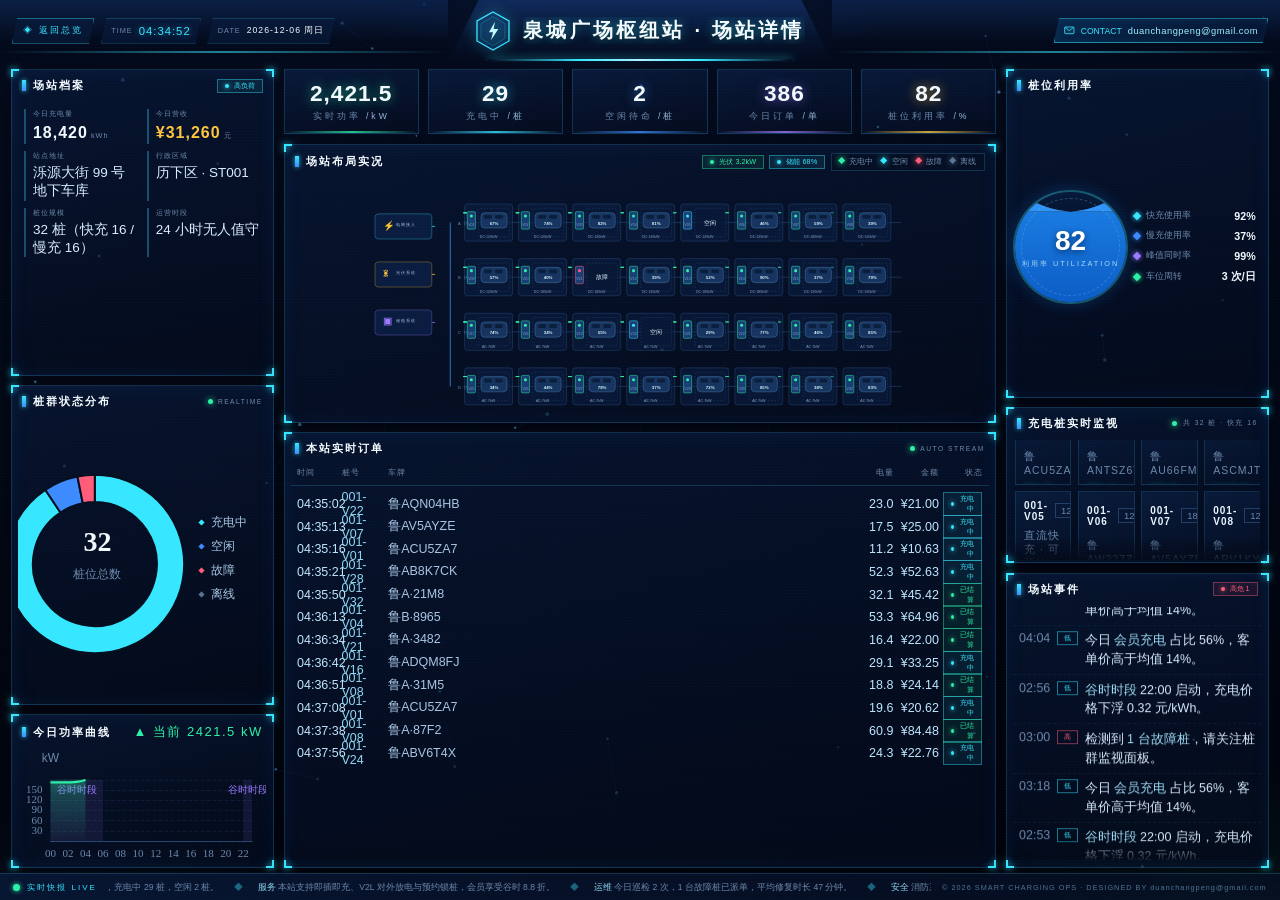
==== commit 515e7f60: "feat: 放大地图区——指标带/24h趋势面板压缩，侧栏收窄加宽中列；地图 contain 填满面板并横向展宽，站点涟漪同步放大" ====
--- a/station.html
+++ b/station.html
@@ -5,7 +5,7 @@
   <meta name="viewport" content="width=device-width, initial-scale=1.0">
   <title>场站详情大屏 · 智慧充电运营监管平台</title>
   <meta name="author" content="duanchangpeng@gmail.com">
-  <link rel="stylesheet" href="css/style.css?v=jn2">
+  <link rel="stylesheet" href="css/style.css?v=jn3">
 </head>
 <body>
   <div id="scale-screen">
@@ -131,8 +131,8 @@
   </div>
 
   <script src="js/lib/echarts.min.js"></script>
-  <script src="js/data.js?v=jn2"></script>
-  <script src="js/common.js?v=jn2"></script>
-  <script src="js/station.js?v=jn2"></script>
+  <script src="js/data.js?v=jn3"></script>
+  <script src="js/common.js?v=jn3"></script>
+  <script src="js/station.js?v=jn3"></script>
 </body>
 </html>
--- a/css/style.css
+++ b/css/style.css
@@ -72,7 +72,7 @@
 
 main.grid { position: relative; z-index: 2; flex: 1; display: flex; gap: 0.875rem; padding: 0.75rem 1rem 0.5rem; min-height: 0; }
 .col { display: flex; flex-direction: column; gap: 0.875rem; min-width: 0; min-height: 0; }
-.col-side { width: clamp(21rem, 22.2vw, 28rem); }
+.col-side { width: clamp(19.5rem, 20.6vw, 25.5rem); }
 .col-mid { flex: 1; min-width: 0; }
 /* 面板高度全部由 flex 比例分配，列内不溢出 */
 .col > .panel { min-height: 0; }
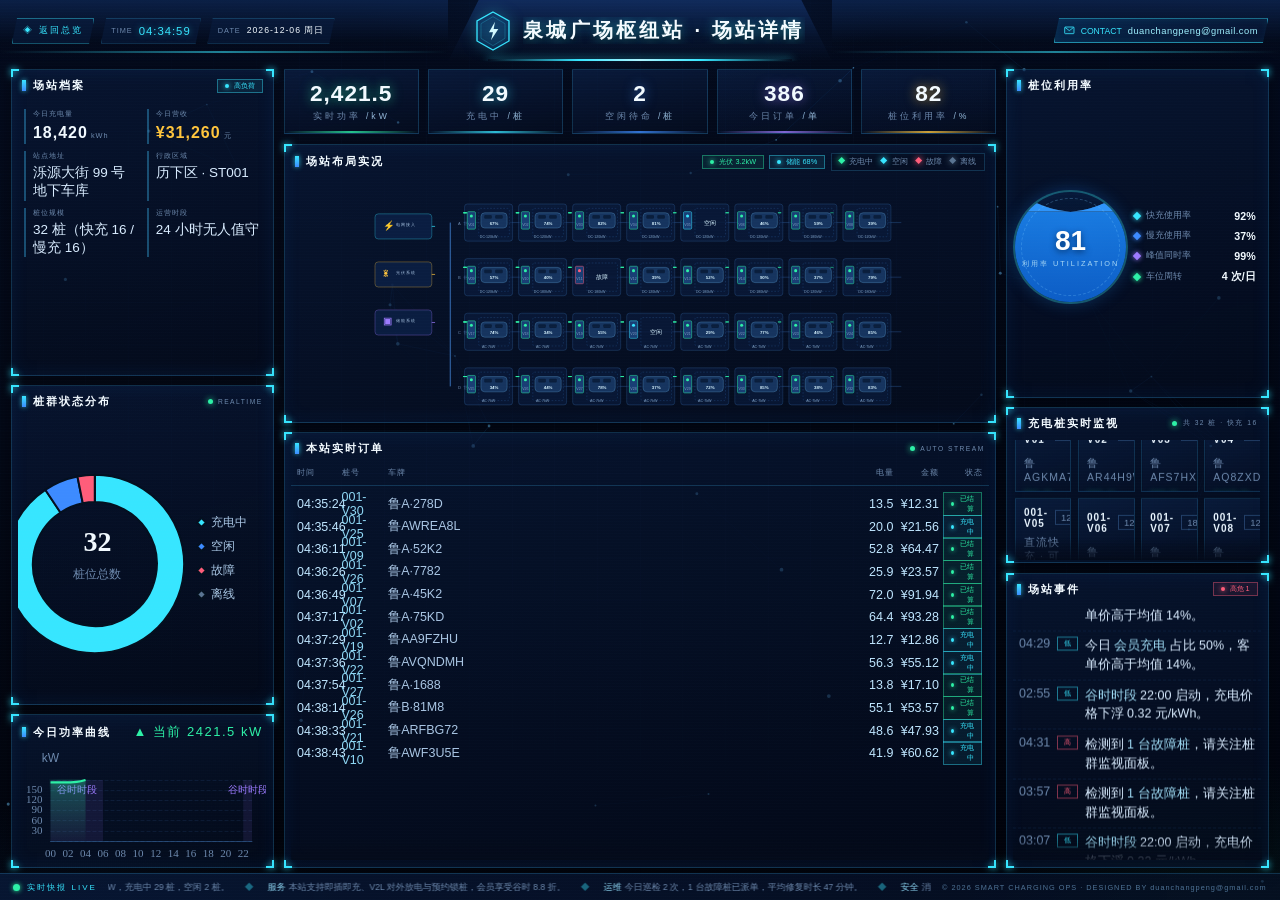
==== commit f6cd0f3c: "feat: 地图再放大——24h趋势面板与指标带进一步压缩；地图横向展宽(aspectScale 0.84)、面板内边距最小化" ====
--- a/station.html
+++ b/station.html
@@ -5,7 +5,7 @@
   <meta name="viewport" content="width=device-width, initial-scale=1.0">
   <title>场站详情大屏 · 智慧充电运营监管平台</title>
   <meta name="author" content="duanchangpeng@gmail.com">
-  <link rel="stylesheet" href="css/style.css?v=jn3">
+  <link rel="stylesheet" href="css/style.css?v=jn4">
 </head>
 <body>
   <div id="scale-screen">
@@ -131,8 +131,8 @@
   </div>
 
   <script src="js/lib/echarts.min.js"></script>
-  <script src="js/data.js?v=jn3"></script>
-  <script src="js/common.js?v=jn3"></script>
-  <script src="js/station.js?v=jn3"></script>
+  <script src="js/data.js?v=jn4"></script>
+  <script src="js/common.js?v=jn4"></script>
+  <script src="js/station.js?v=jn4"></script>
 </body>
 </html>
--- a/css/style.css
+++ b/css/style.css
@@ -394,6 +394,10 @@
    地图面板
    ============================================================ */
 .map-panel { flex: 1; }
+/* 地图面板内边距收到最小，绘图区最大化 */
+.map-panel .panel-bd { padding: 0 0.25rem 0.5rem; }
+/* 24h 趋势面板压缩后，图表内部留白同步收紧 */
+.panel-bd .chart[style] { min-height: 0; }
 .map-hd-tools { display: flex; flex-wrap: wrap; justify-content: flex-end; gap: 7px; margin-left: auto; max-width: 60%; }
 .dist-chip {
   font-size: 11.5px; letter-spacing: 1px; padding: 3px 0.625rem; cursor: pointer; user-select: none;
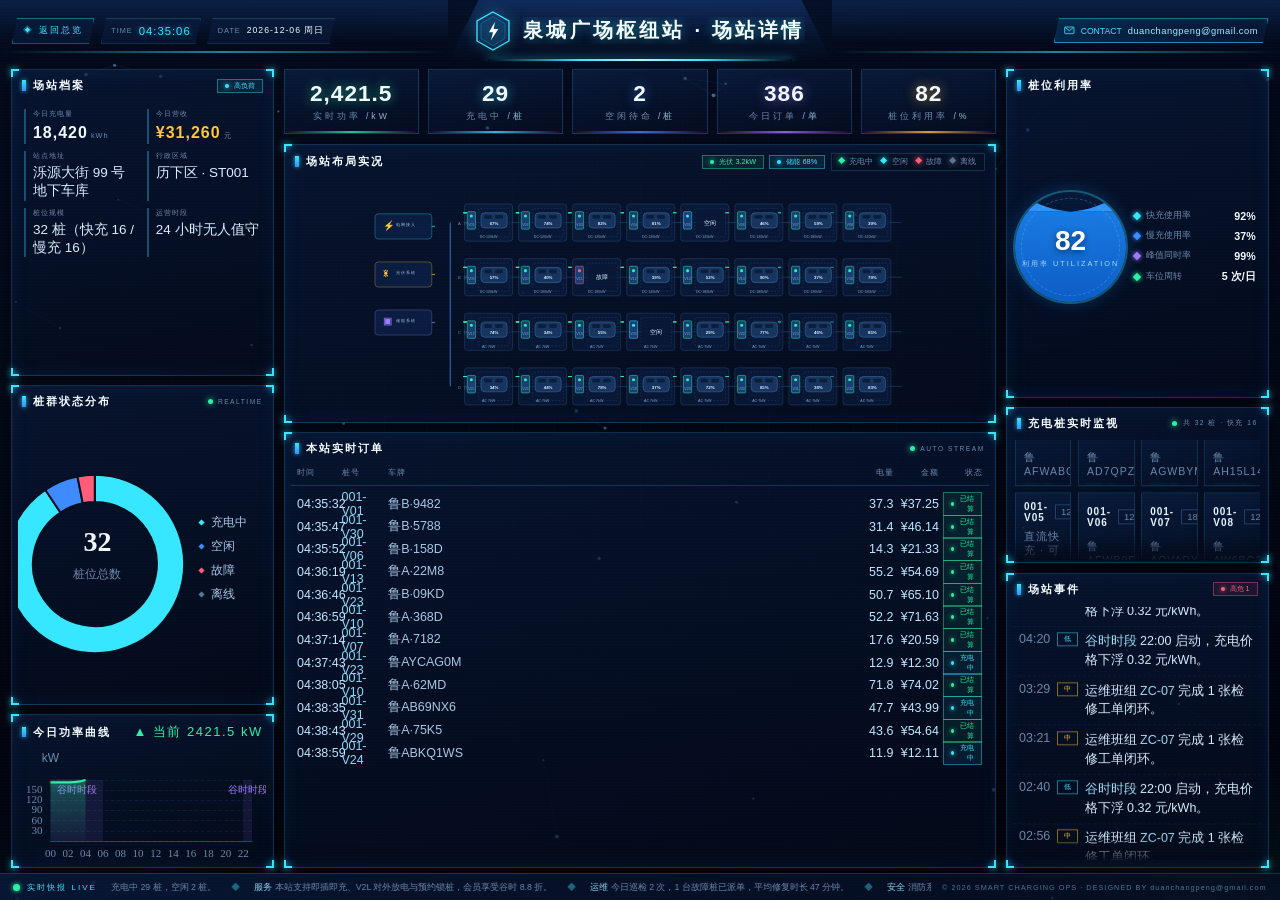
==== commit 0f104aa1: "feat: 中列地图面板与24h趋势面板改为 7:3 弹性占比" ====
--- a/station.html
+++ b/station.html
@@ -5,7 +5,7 @@
   <meta name="viewport" content="width=device-width, initial-scale=1.0">
   <title>场站详情大屏 · 智慧充电运营监管平台</title>
   <meta name="author" content="duanchangpeng@gmail.com">
-  <link rel="stylesheet" href="css/style.css?v=jn4">
+  <link rel="stylesheet" href="css/style.css?v=jn5">
 </head>
 <body>
   <div id="scale-screen">
@@ -131,8 +131,8 @@
   </div>
 
   <script src="js/lib/echarts.min.js"></script>
-  <script src="js/data.js?v=jn4"></script>
-  <script src="js/common.js?v=jn4"></script>
-  <script src="js/station.js?v=jn4"></script>
+  <script src="js/data.js?v=jn5"></script>
+  <script src="js/common.js?v=jn5"></script>
+  <script src="js/station.js?v=jn5"></script>
 </body>
 </html>
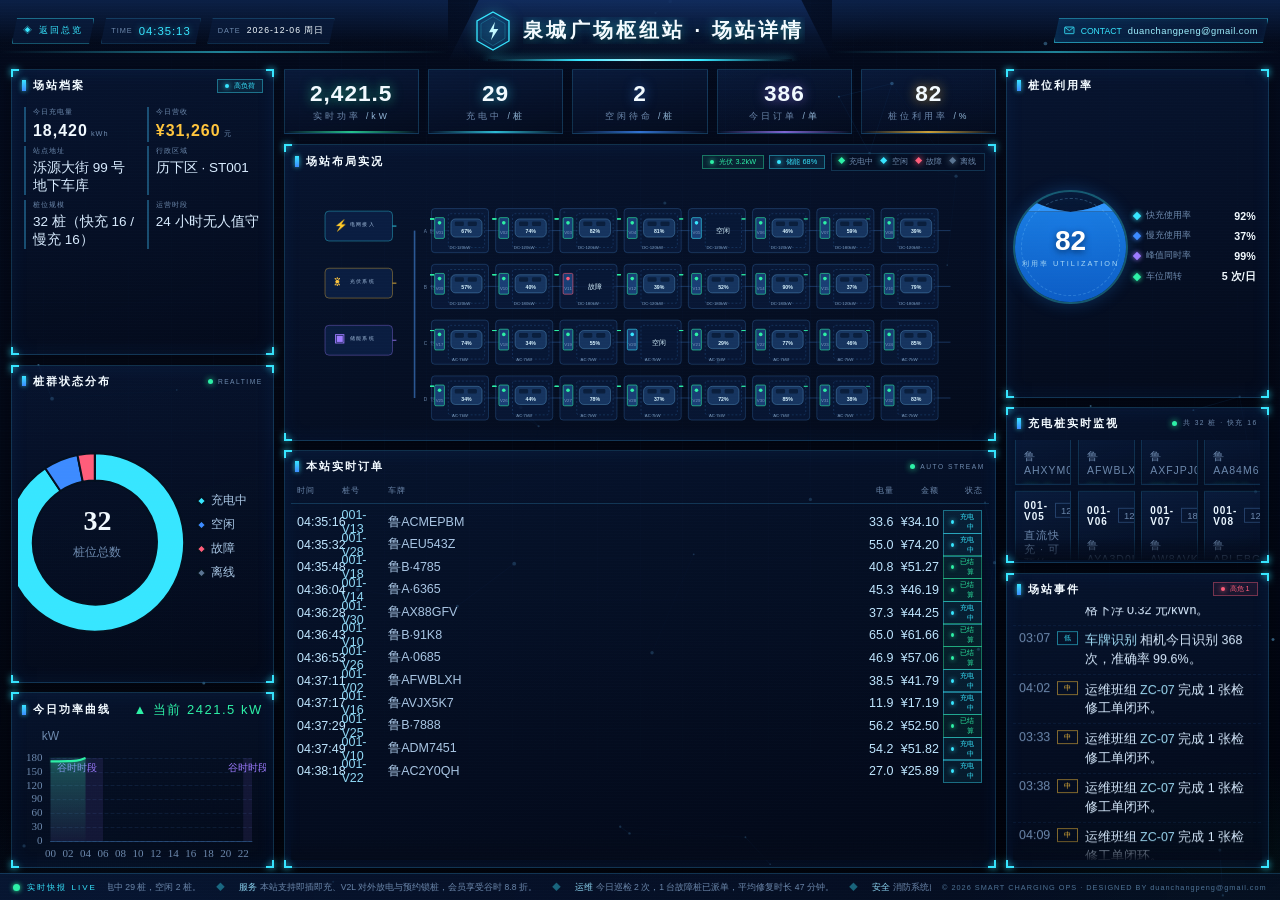
==== commit def8b221: "feat: 详情页比例优化——档案/环图/订单面板压低；布局图行距随容器自适应消除留白、功率曲线更高" ====
--- a/station.html
+++ b/station.html
@@ -5,7 +5,7 @@
   <meta name="viewport" content="width=device-width, initial-scale=1.0">
   <title>场站详情大屏 · 智慧充电运营监管平台</title>
   <meta name="author" content="duanchangpeng@gmail.com">
-  <link rel="stylesheet" href="css/style.css?v=jn5">
+  <link rel="stylesheet" href="css/style.css?v=jn6">
 </head>
 <body>
   <div id="scale-screen">
@@ -16,7 +16,7 @@
     <main class="grid">
       <!-- ============ 左列 ============ -->
       <div class="col col-side">
-        <section class="panel" style="flex:14.5rem">
+        <section class="panel" style="flex:10.5rem">
           <div class="panel-hd">
             <span class="bar"></span>
             <div><div class="tt">场站档案</div><div class="en">STATION PROFILE</div></div>
@@ -27,7 +27,7 @@
           </div>
         </section>
 
-        <section class="panel" style="flex:15.75rem">
+        <section class="panel" style="flex:13.5rem">
           <div class="panel-hd">
             <span class="bar"></span>
             <div><div class="tt">桩群状态分布</div><div class="en">PILE STATUS</div></div>
@@ -70,7 +70,7 @@
           </div>
         </section>
 
-        <section class="panel" style="flex:14.875rem">
+        <section class="panel" style="flex:11.5rem">
           <div class="panel-hd">
             <span class="bar"></span>
             <div><div class="tt">本站实时订单</div><div class="en">LIVE ORDERS OF THIS STATION</div></div>
@@ -131,8 +131,8 @@
   </div>
 
   <script src="js/lib/echarts.min.js"></script>
-  <script src="js/data.js?v=jn5"></script>
-  <script src="js/common.js?v=jn5"></script>
-  <script src="js/station.js?v=jn5"></script>
+  <script src="js/data.js?v=jn6"></script>
+  <script src="js/common.js?v=jn6"></script>
+  <script src="js/station.js?v=jn6"></script>
 </body>
 </html>
--- a/css/style.css
+++ b/css/style.css
@@ -526,7 +526,7 @@
 /* ============================================================
    详情页补充：场站档案
    ============================================================ */
-.info-grid { display: grid; grid-template-columns: 1fr 1fr; gap: 0.688rem 0.875rem; padding: 0.5rem 6px 2px; }
+.info-grid { display: grid; grid-template-columns: 1fr 1fr; gap: 0.4rem 0.875rem; padding: 0.3rem 6px 0.1rem; }
 .info-it { display: flex; flex-direction: column; gap: 3px; border-left: 2px solid rgba(64, 196, 255, .35); padding-left: 0.625rem; }
 .info-it .k { font-size: 0.688rem; color: var(--dim); letter-spacing: 1px; }
 .info-it .v { font-size: 13.5px; color: var(--text); line-height: 1.35; }
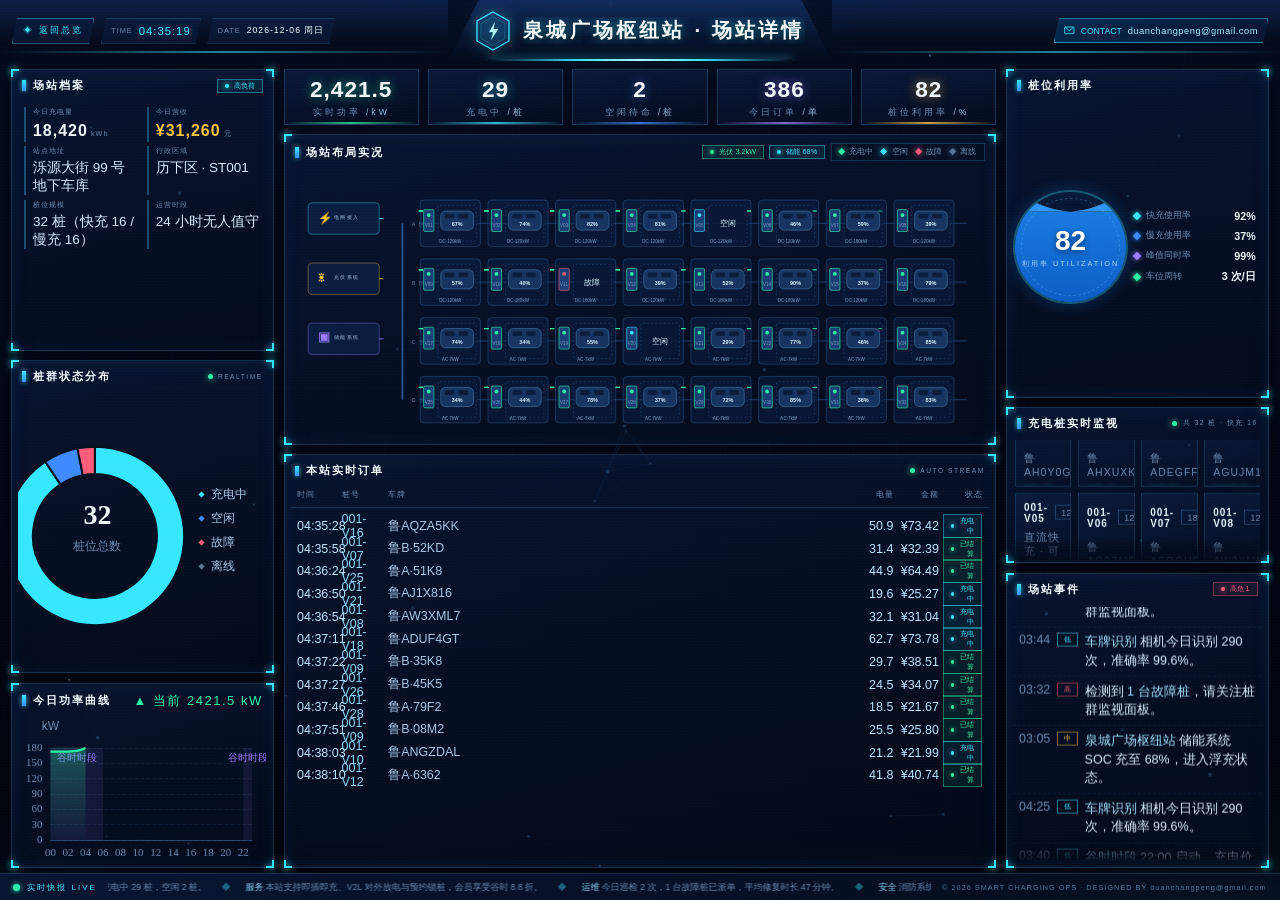
==== commit 354c89e2: "feat: 详情页档案/订单面板再压低(9.2/9.8rem)，指标带同步压缩，布局实况与功率曲线占比进一步提升" ====
--- a/station.html
+++ b/station.html
@@ -16,7 +16,7 @@
     <main class="grid">
       <!-- ============ 左列 ============ -->
       <div class="col col-side">
-        <section class="panel" style="flex:10.5rem">
+        <section class="panel" style="flex:9.2rem">
           <div class="panel-hd">
             <span class="bar"></span>
             <div><div class="tt">场站档案</div><div class="en">STATION PROFILE</div></div>
@@ -27,7 +27,7 @@
           </div>
         </section>
 
-        <section class="panel" style="flex:13.5rem">
+        <section class="panel" style="flex:12.2rem">
           <div class="panel-hd">
             <span class="bar"></span>
             <div><div class="tt">桩群状态分布</div><div class="en">PILE STATUS</div></div>
@@ -48,7 +48,7 @@
 
       <!-- ============ 中列 ============ -->
       <div class="col col-mid">
-        <div class="stat-strip rise" style="height:clamp(5rem,9vh,6.1rem)" id="stat-strip"></div>
+        <div class="stat-strip rise" style="height:clamp(4.4rem,7vh,5.2rem)" id="stat-strip"></div>
 
         <section class="panel" style="flex:1">
           <div class="panel-hd">
@@ -70,7 +70,7 @@
           </div>
         </section>
 
-        <section class="panel" style="flex:11.5rem">
+        <section class="panel" style="flex:9.8rem">
           <div class="panel-hd">
             <span class="bar"></span>
             <div><div class="tt">本站实时订单</div><div class="en">LIVE ORDERS OF THIS STATION</div></div>
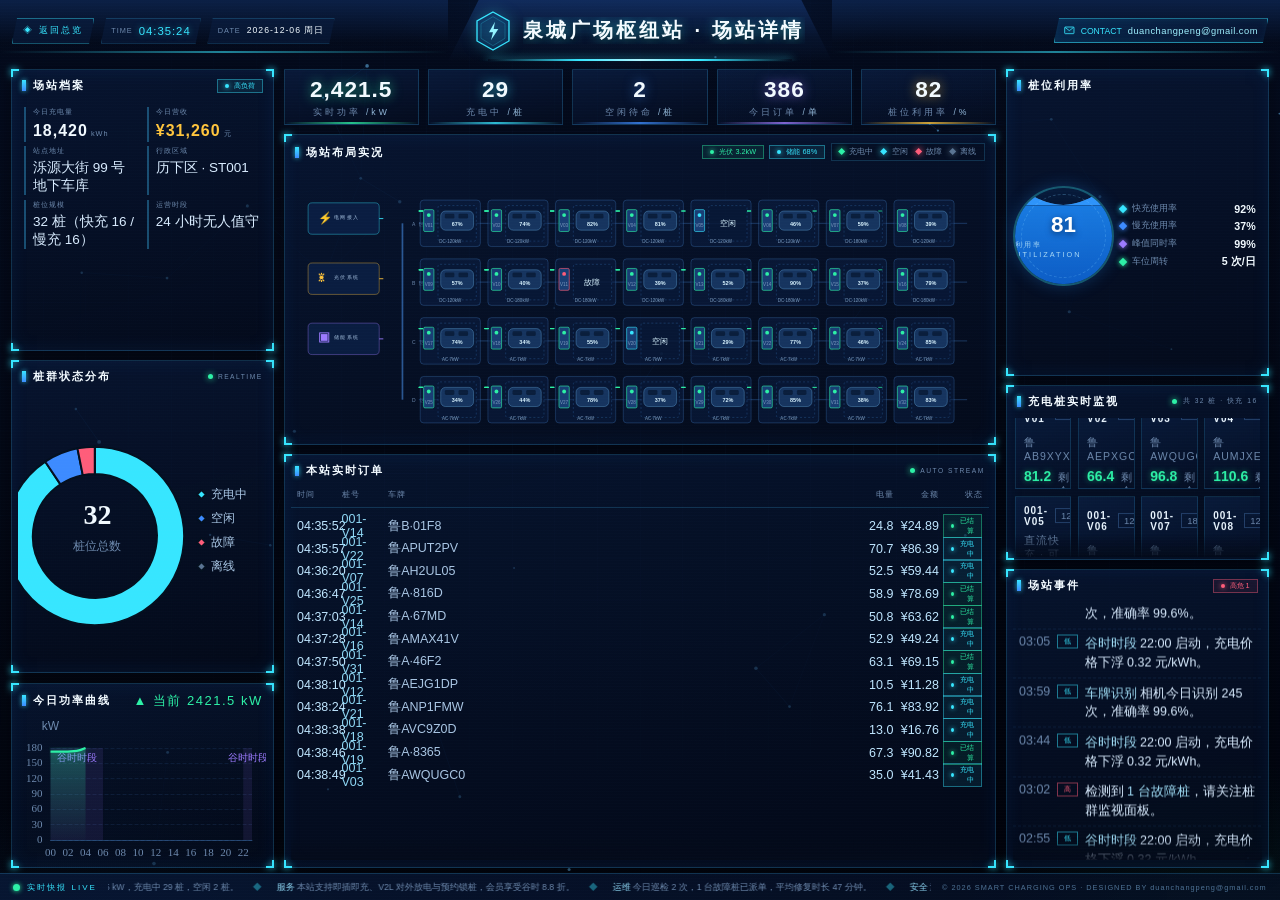
==== commit 0887b3eb: "feat: 右列占比调整——桩位利用率压低(水球自适应缩小)，场站事件压低，充电桩实时监视可视区增大且卡片行高弹性适配" ====
--- a/station.html
+++ b/station.html
@@ -5,7 +5,7 @@
   <meta name="viewport" content="width=device-width, initial-scale=1.0">
   <title>场站详情大屏 · 智慧充电运营监管平台</title>
   <meta name="author" content="duanchangpeng@gmail.com">
-  <link rel="stylesheet" href="css/style.css?v=jn6">
+  <link rel="stylesheet" href="css/style.css?v=jn7">
 </head>
 <body>
   <div id="scale-screen">
@@ -89,7 +89,7 @@
 
       <!-- ============ 右列 ============ -->
       <div class="col col-side">
-        <section class="panel" style="flex:16.375rem">
+        <section class="panel" style="flex:12.5rem">
           <div class="panel-hd">
             <span class="bar"></span>
             <div><div class="tt">桩位利用率</div><div class="en">UTILIZATION RATE</div></div>
@@ -112,7 +112,7 @@
           </div>
         </section>
 
-        <section class="panel" style="flex:13.25rem">
+        <section class="panel" style="flex:11.8rem">
           <div class="panel-hd">
             <span class="bar"></span>
             <div><div class="tt">场站事件</div><div class="en">STATION EVENTS</div></div>
@@ -131,8 +131,8 @@
   </div>
 
   <script src="js/lib/echarts.min.js"></script>
-  <script src="js/data.js?v=jn6"></script>
-  <script src="js/common.js?v=jn6"></script>
-  <script src="js/station.js?v=jn6"></script>
+  <script src="js/data.js?v=jn7"></script>
+  <script src="js/common.js?v=jn7"></script>
+  <script src="js/station.js?v=jn7"></script>
 </body>
 </html>
--- a/css/style.css
+++ b/css/style.css
@@ -287,7 +287,7 @@
    ============================================================ */
 .wb-wrap { display: flex; align-items: center; height: 100%; gap: 6px; }
 .wb-box {
-  position: relative; width: 10.75rem; height: 10.75rem; border-radius: 50%;
+  position: relative; width: min(9.4rem, 15.5vh); height: min(9.4rem, 15.5vh); border-radius: 50%;
   background: radial-gradient(circle at 50% 40%, rgba(20, 60, 120, .35), rgba(4, 12, 30, .9) 75%);
   border: 2px solid rgba(55, 230, 255, .35);
   box-shadow: 0 0 1.5rem rgba(30, 140, 255, .25), inset 0 0 1.875rem rgba(20, 90, 180, .25);
@@ -306,9 +306,9 @@
 @keyframes wave-f { from { transform: translateX(0); } to { transform: translateX(-50%); } }
 @keyframes wave-b { from { transform: translateX(0); } to { transform: translateX(50%); } }
 .wb-pct { position: absolute; inset: 0; z-index: 5; display: flex; flex-direction: column; align-items: center; justify-content: center; }
-.wb-pct .n { font-family: var(--num-font); font-size: 2.625rem; font-weight: 700; color: #fff; text-shadow: 0 2px 0.625rem rgba(0, 40, 90, .8); }
+.wb-pct .n { font-family: var(--num-font); font-size: 2.1rem; font-weight: 700; color: #fff; text-shadow: 0 2px 0.625rem rgba(0, 40, 90, .8); }
 .wb-pct .t { font-size: 0.688rem; letter-spacing: 2px; color: #a8d8f5; margin-top: 2px; }
-.wb-legend { flex: 1; display: flex; flex-direction: column; justify-content: center; gap: 0.75rem; padding-right: 6px; }
+.wb-legend { flex: 1; display: flex; flex-direction: column; justify-content: center; gap: 0.5rem; padding-right: 6px; }
 .wb-legend .it { display: flex; align-items: center; gap: 0.562rem; font-size: 0.812rem; }
 .wb-legend .it i { width: 0.562rem; height: 0.562rem; flex: none; transform: rotate(45deg); box-shadow: 0 0 0.5rem currentColor; }
 .wb-legend .it .nm { color: var(--dim); flex: 1; }
@@ -533,9 +533,11 @@
 .info-it .v.big { font-family: var(--num-font); font-size: 1.5rem; color: #f2faff; font-weight: 700; letter-spacing: 1px; }
 .info-it .v.big small { font-size: 0.688rem; color: var(--dim); font-weight: 400; }
 
-/* 详情页：桩监视行 */
-.pile-row { display: grid; grid-template-columns: repeat(4, 1fr); gap: 0.625rem; height: 7.75rem; margin-bottom: 0.625rem; }
-.pile-row .pile { height: 100%; }
+/* 详情页：桩监视行（高度弹性适配面板） */
+.pile-scroll-hd { flex: none; }
+#pile-scroll .scroll-wrap { height: 100%; }
+.pile-row { display: grid; grid-template-columns: repeat(4, 1fr); gap: 0.625rem; height: clamp(8rem, 14.5vh, 9.5rem); margin-bottom: 0.625rem; }
+.pile-row .pile { height: 100%; justify-content: space-between; }
 
 .st-badge.dim { color: #8fb8dd; border-color: rgba(140, 180, 220, .4); background: rgba(140, 180, 220, .08); }
 
